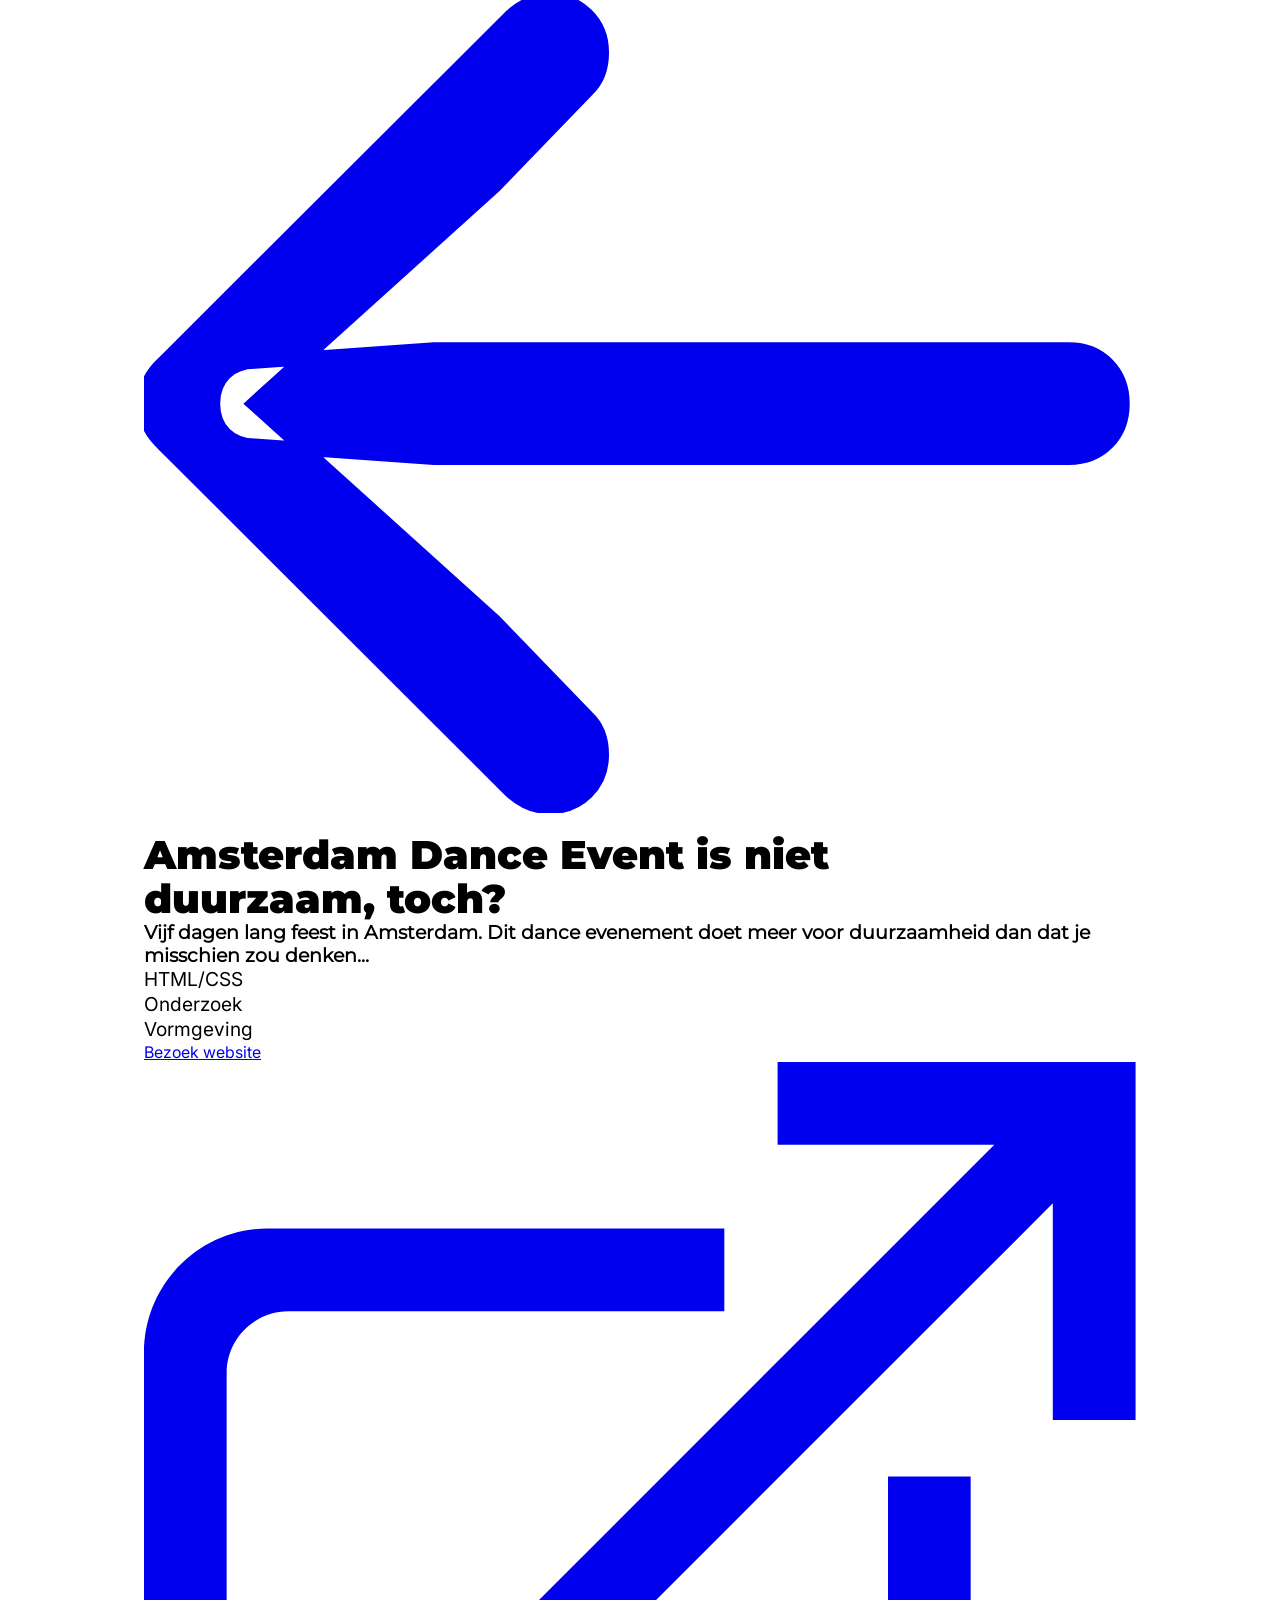
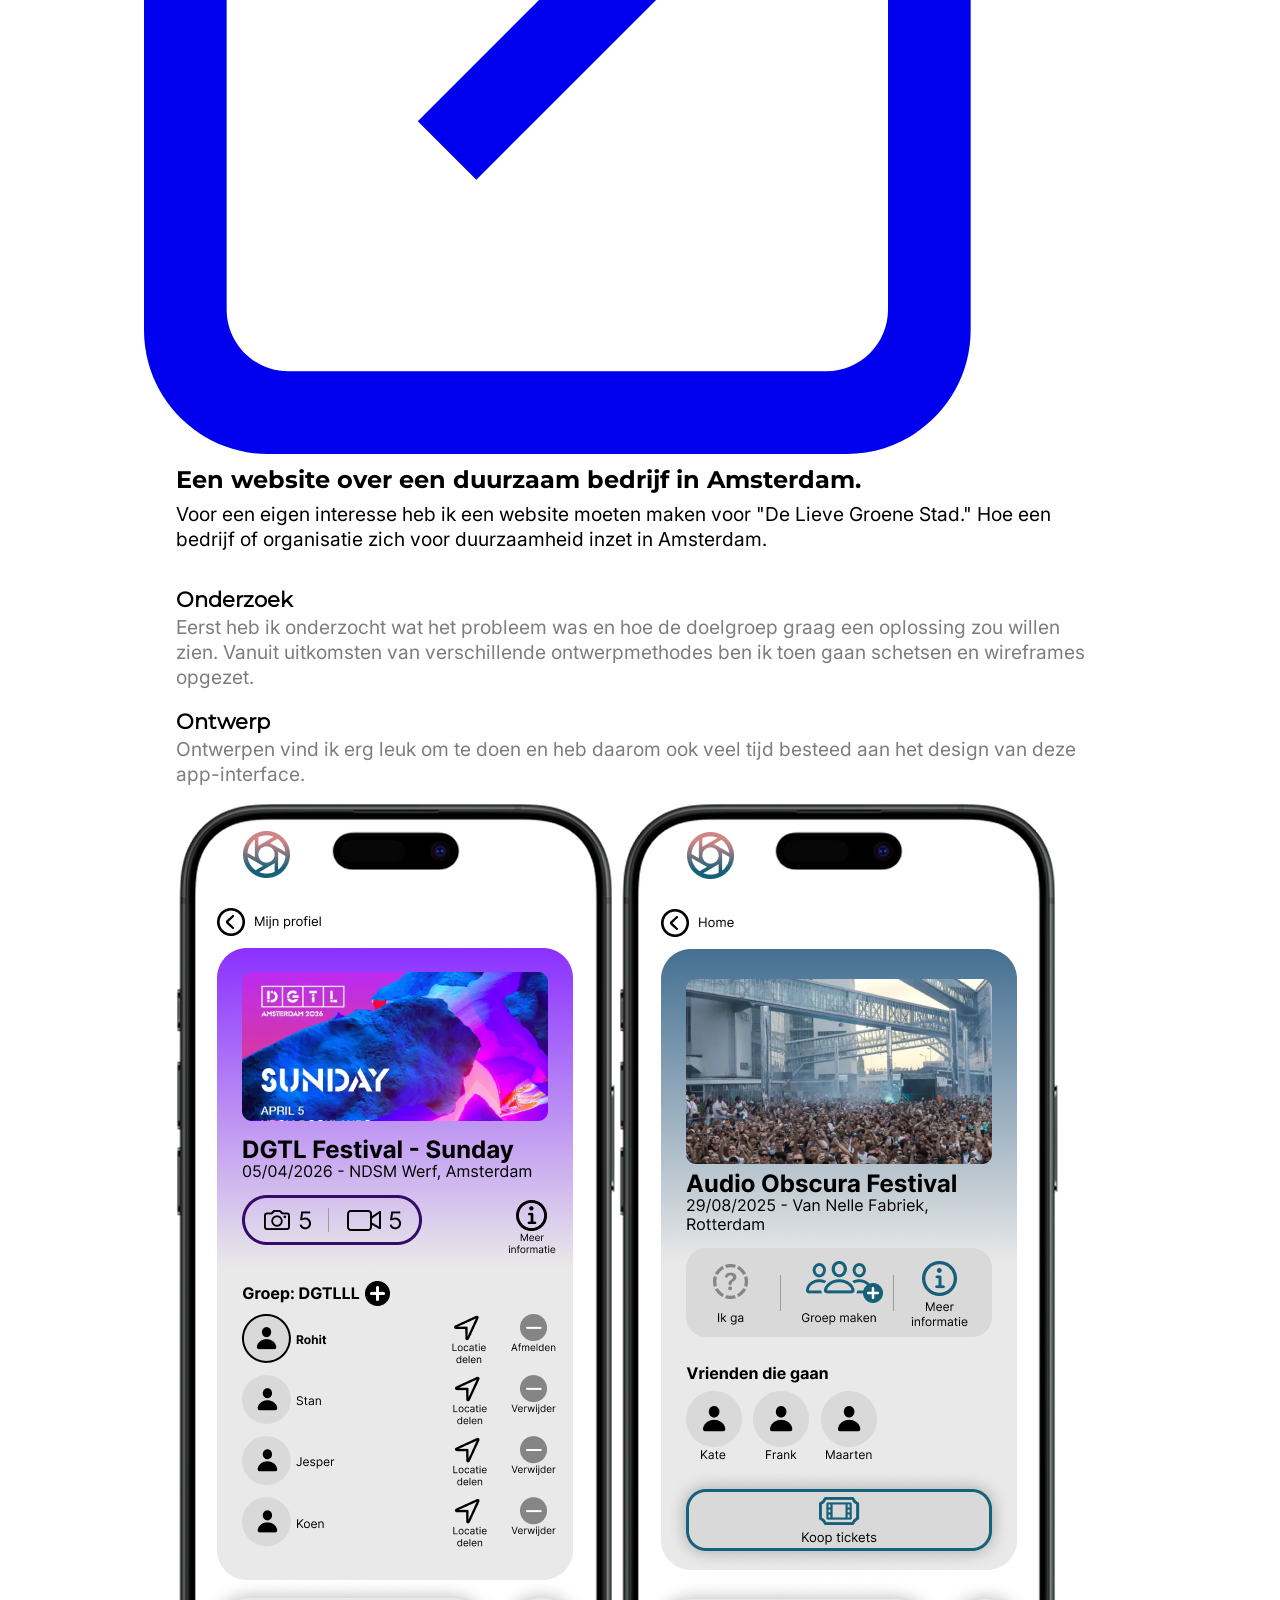
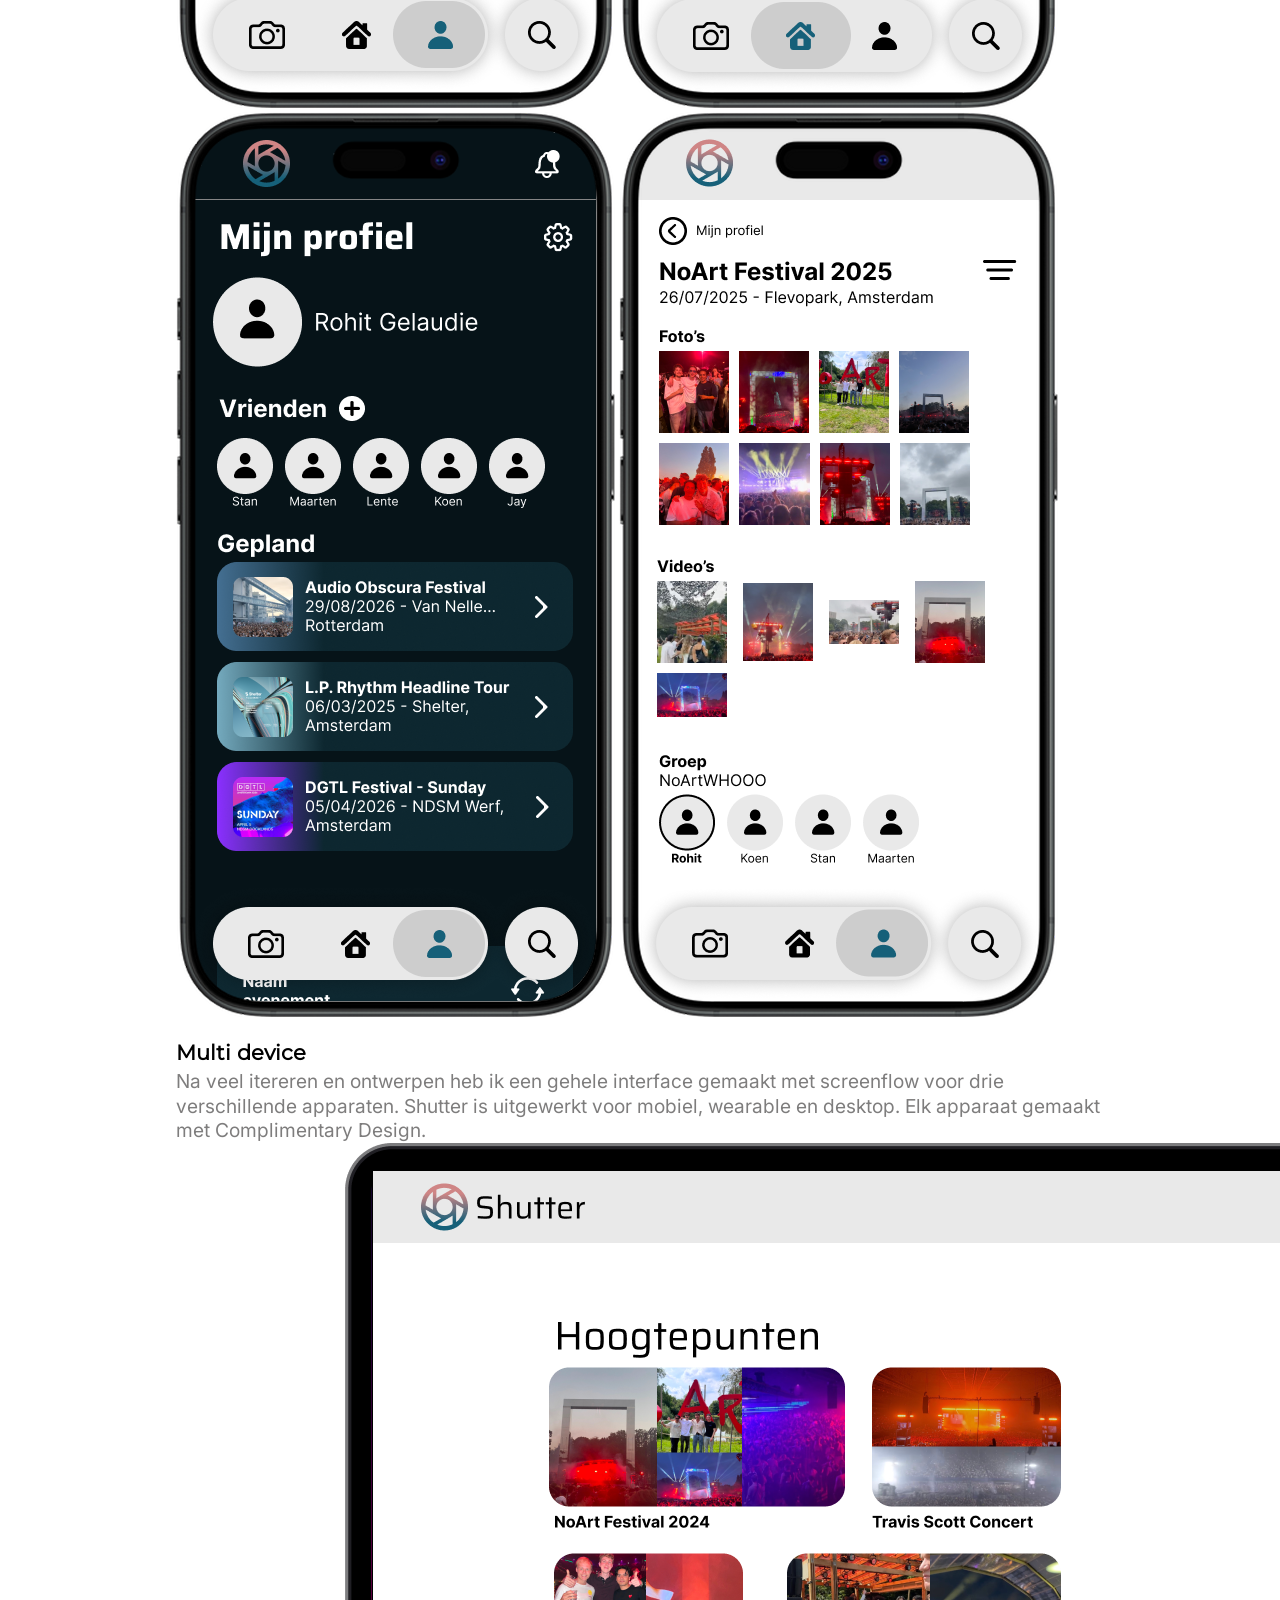
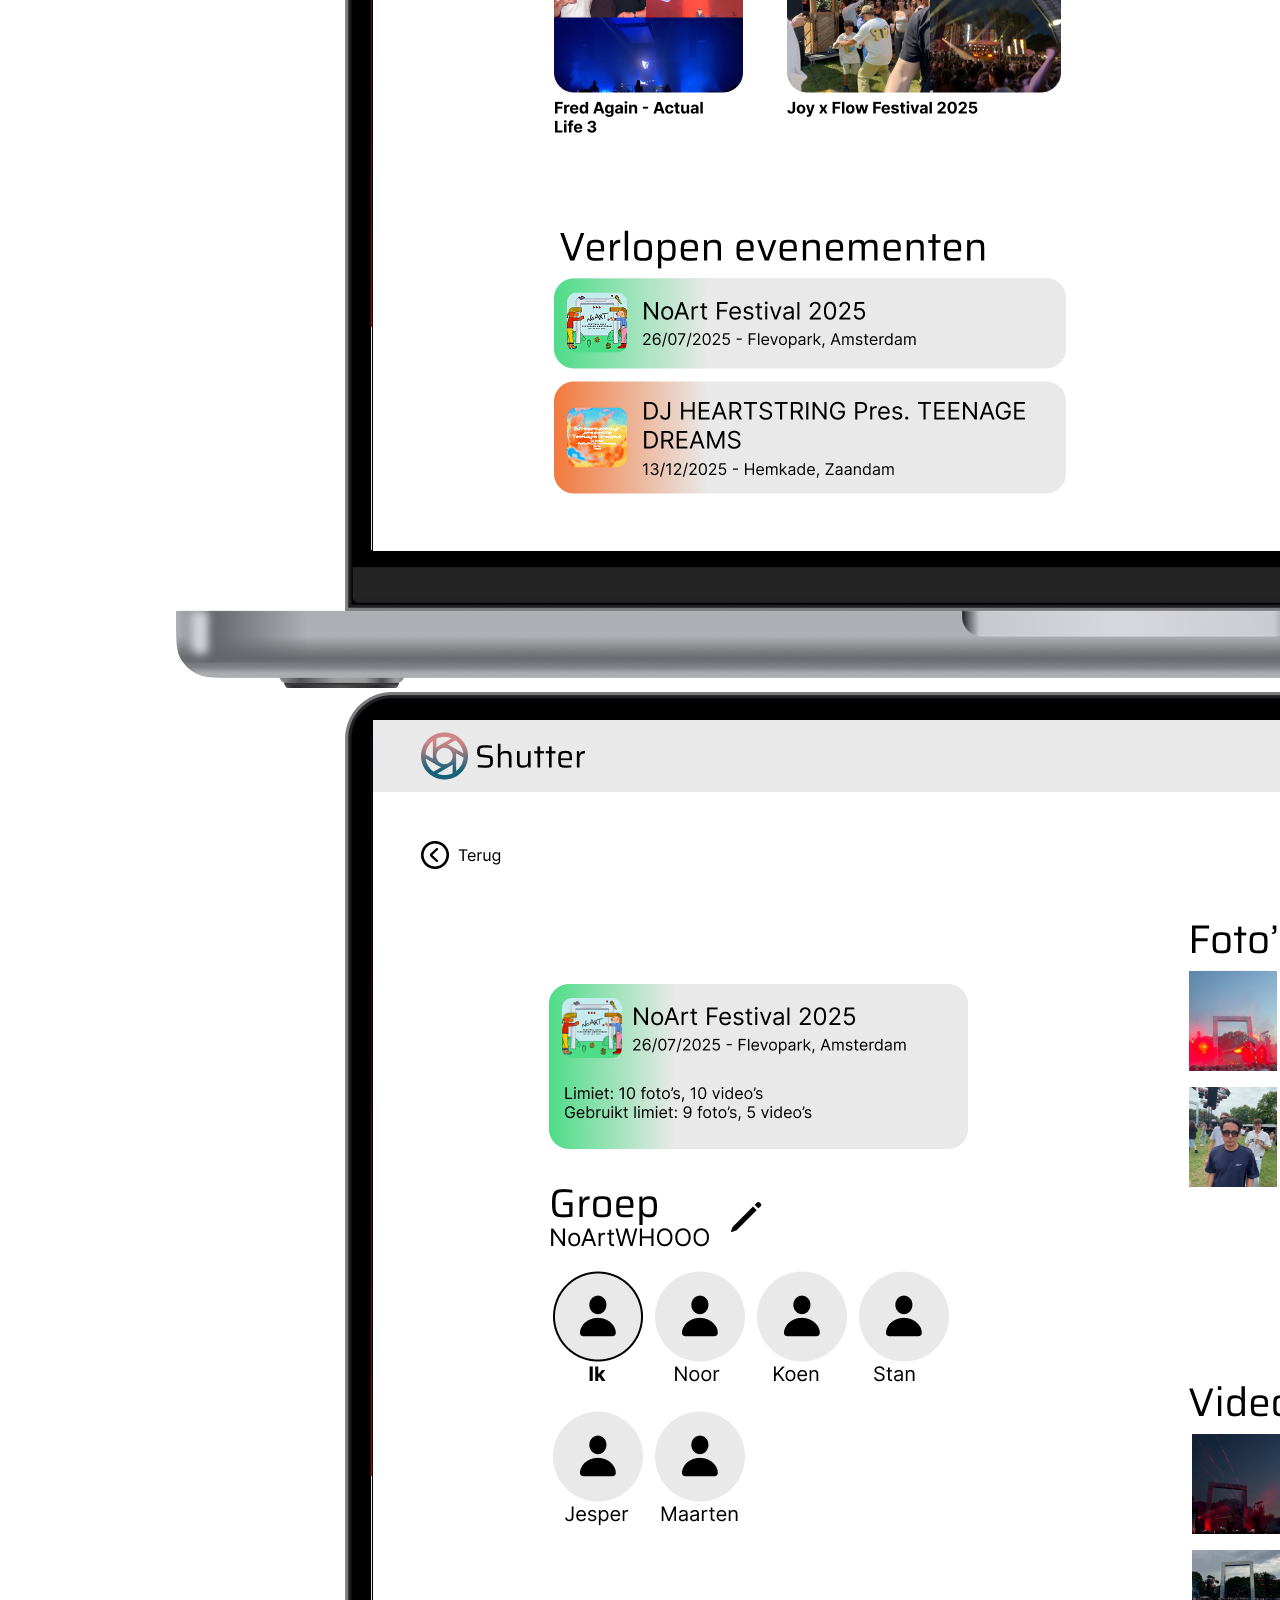
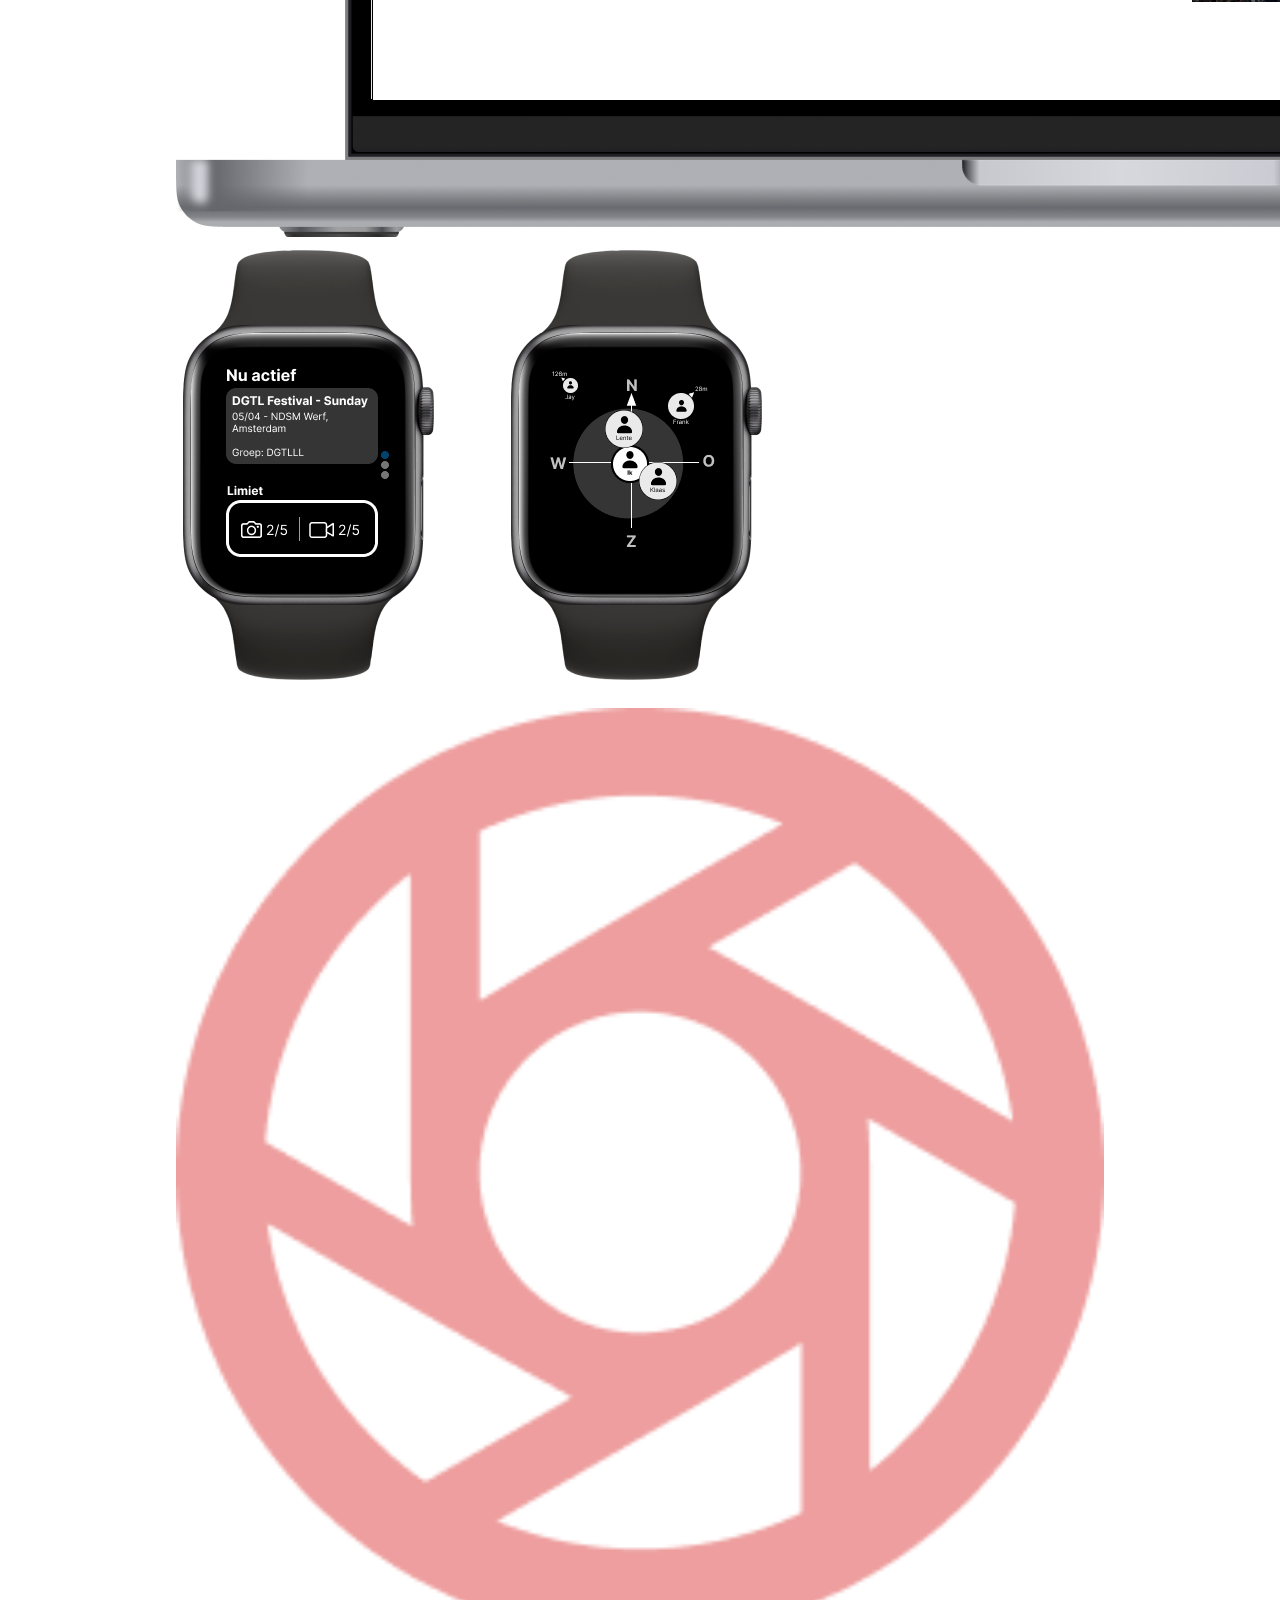
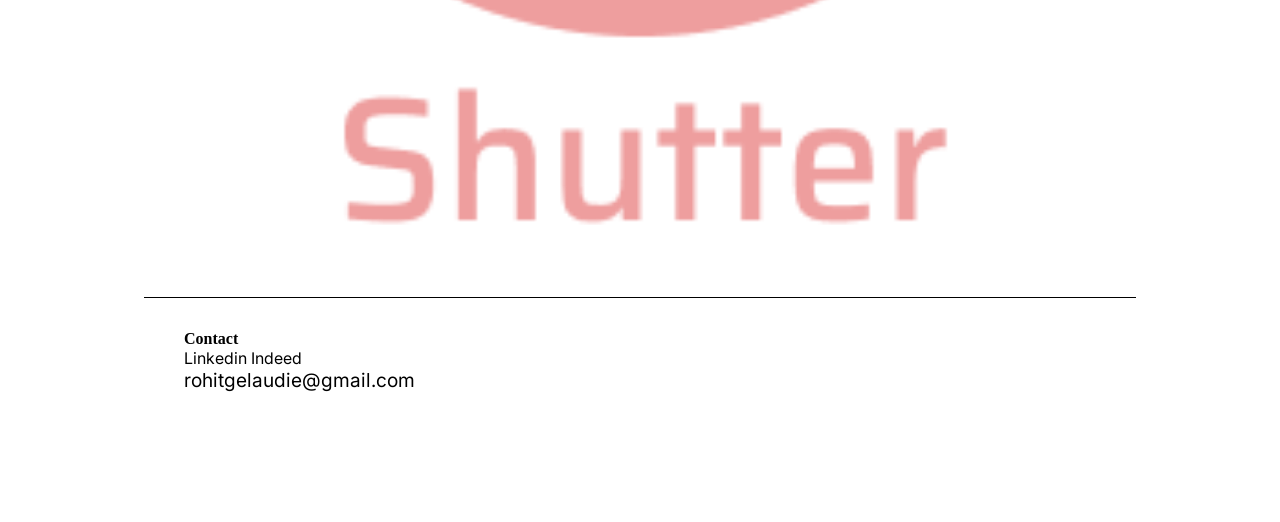
==== ade.html @ dd12e96a "Add files via upload" ====
<!doctype html>
<html lang="en">
  <head>
    <meta charset="UTF-8" />
    <meta name="viewport" content="width=device-width, initial-scale=1.0" />
    <link rel="stylesheet" href="styles/style.css" />
    <link rel="stylesheet" href="styles/detail.css" />
    <link rel="stylesheet" href="styles/detailADE.css" />
    <title>Rohit</title>
  </head>
  <body>
    <header>
      <section class="reveal">
        <div>
          <a href="index.html"
            ><svg
              viewBox="0 0 72 59"
              fill="currentcolor"
              stroke="currentColor"
              xmlns="http://www.w3.org/2000/svg"
            >
              <path
                fill-rule="evenodd"
                clip-rule="evenodd"
                d="M29.4434 58.5938C31.5918 58.5938 33.252 56.9824 33.252 54.7852C33.252 53.7598 32.9102 52.7344 32.1778 52.0508L25.4395 45.0684L7.95898 29.2969L25.4395 13.5254L32.1778 6.543C32.9102 5.8594 33.252 4.834 33.252 3.8086C33.252 1.6113 31.5918 0 29.4434 0C28.418 0 27.4414 0.390595 26.5625 1.2207L1.36718 26.3672C0.48828 27.1973 0 28.2227 0 29.2969C0 30.3711 0.48828 31.3965 1.36718 32.2266L26.5625 57.3731C27.4414 58.2031 28.418 58.5938 29.4434 58.5938ZM21.0449 33.252H67.1387C69.4336 33.252 71.0449 31.5918 71.0449 29.2969C71.0449 27.002 69.4336 25.3418 67.1387 25.3418H21.0449L8.05668 26.2696C6.24998 26.2696 5.02928 27.4903 5.02928 29.2969C5.02928 31.1035 6.24998 32.3242 8.05668 32.3242L21.0449 33.252Z"
                fill="currentcolor"
              />
            </svg>
          </a>
        </div>

        <div>
          <h1>Amsterdam Dance Event is niet duurzaam, <span>toch?</span></h1>
          <h3>
            Vijf dagen lang feest in Amsterdam. Dit dance evenement doet meer voor
            duurzaamheid dan dat je misschien zou denken...
          </h3>
        </div>

        <div>
          <p>HTML/CSS</p>
          <p>Onderzoek</p>
          <p>Vormgeving</p>
          <a href="google.com"
            >Bezoek website<svg
              viewBox="0 0 600 601"
              fill="currentcolor"
              stroke="currentColor"
              stroke-width="0"
              xmlns="http://www.w3.org/2000/svg"
            >
              <path
                fill-rule="evenodd"
                clip-rule="evenodd"
                d="M351 150.725H87.35C66.725 150.725 49.9875 167.462 49.9875 188.087V512.637C49.9875 533.262 66.725 550 87.35 550H412.65C433.275 550 450.012 533.262 450.012 512.637V250.725H500V525.075C500 566.425 466.425 600 425.062 600.012H74.9375C33.575 600.012 0 566.425 0 525.075V175.65C0 134.287 33.575 100.712 74.9375 100.712H351V150.725Z"
                fill="currentcolor"
              />
              <path
                fill-rule="evenodd"
                clip-rule="evenodd"
                d="M599.737 216.5H549.675V85.4875L201 434.15L165.6 398.75L514.287 50.0625H383.237V0H599.712L599.737 0.0125051V216.5Z"
                fill="currentcolor"
              />
            </svg>
          </a>
        </div>
      </section>
    </header>

    <main>
      <article class="reveal">
        <h2>
          Een website over een duurzaam bedrijf in Amsterdam.
        </h2>
        <p>
          Voor een eigen interesse heb ik een website moeten maken voor "De
          Lieve Groene Stad." Hoe een bedrijf of organisatie zich voor
          duurzaamheid inzet in Amsterdam.
        </p>
      </article>

      <article>
        <div class="reveal">
          <h3>Onderzoek</h3>
          <p>
            Eerst heb ik onderzocht wat het probleem was en hoe de doelgroep
            graag een oplossing zou willen zien. Vanuit uitkomsten van
            verschillende ontwerpmethodes ben ik toen gaan schetsen en
            wireframes opgezet.
          </p>
        </div>

        <div class="reveal">
          <h3>Ontwerp</h3>
          <p>
            Ontwerpen vind ik erg leuk om te doen en heb daarom ook veel tijd
            besteed aan het design van deze app-interface.
          </p>
        </div>

        <div>
          <img class="reveal" src="images/rrdm1.png" alt="" />
          <img class="reveal" src="images/rrmd2.png" alt="" />
          <img class="reveal" src="images/rrmd3.png" alt="" />
          <img class="reveal" src="images/rrmd4.png" alt="" />
        </div>

        <div class="reveal">
          <h3>Multi device</h3>
          <p>
            Na veel itereren en ontwerpen heb ik een gehele interface gemaakt
            met screenflow voor drie verschillende apparaten. Shutter is
            uitgewerkt voor mobiel, wearable en desktop. Elk apparaat gemaakt
            met Complimentary Design.
          </p>

          <div>
            <img src="images/rrmdMulti1.png" alt="" />
            <img src="images/rrmdMulti2.png" alt="" />
            <img src="images/horloge.png" alt="" />
          </div>
        </div>
        <img src="images/shutterRoze.png" alt="" />
      </article>
    </main>

    <footer>
      <ul>
        <h4>Contact</h4>
        <li>
          <a href="">Linkedin</a>
          <a href="">Indeed</a>
        </li>
        <p>rohitgelaudie@gmail.com</p>
      </ul>
    </footer>
    <script src="js/script.js"></script>
  </body>
</html>
---- styles/style.css ----
@font-face {
  font-family: "monsBold";
  src: url(../fonts/Montserrat-Black.ttf);
}

@font-face {
  font-family: "monsSBold";
  src: url(../fonts/Montserrat-Bold.ttf);
}

@font-face {
  font-family: "monsRegular";
  src: url(../fonts/Montserrat-Regular.ttf);
}

@font-face {
  font-family: "interRegular";
  src: url(../fonts/Inter_18pt-Regular.ttf);
}

* {
  margin: 0;
}

/* kleuren */
:root {
  color-scheme: light dark;

  --pKleurZwart: light-dark(black, rgb(224, 224, 224));
  --pKleurWit: light-dark(white, black);
  --pKleurSubtext: light-dark(#7e7d7d, rgb(172, 172, 173));
  --pKleurGrijs: light-dark();

  /* Achtergronden */
  --achtergrondkleur: light-dark(white, rgb(23, 24, 24));

  --achtergrondkleurTS: light-dark(#00b6f0, #4dc1e8);
  --achtergrondKleurSH: light-dark(#ee9e9e7f, #ee9e9e);
  --achtergrondKleurIP: light-dark(#67e9a482, #67e9a3);

  /* Borders */
  --borderRadiusMobiel: 0.8rem;
  --borderRadiusDesktop: 3rem;

  /* Logo's en svg's */
  --linkedIn: black;
  --tekstKleurOmgedraaid: light-dark(white, black);

  /* Buttons en links */
  --buttonMijnProjecten: #c91e1e;
  --borderRadiusButton: 0.2rem;
}

body {
  background-color: var(--achtergrondkleur);
}

main {
  padding: 0 2rem;
}

h1 {
  font-family: "monsBold";
  font-size: 2.5em;
  line-height: 1.1;
  
  padding-top: 1rem;
  color: var(--pKleurZwart);
}

h2 {
  padding: .5rem 0;
  font-size: 1.5em;
   font-family: "monsSBold";
   font-weight: 900;
  color: var(--pKleurZwart);
}

h3 {
  color: var(--pKleurZwart);
  font-family: "monsRegular";
}

p {
   font-family: "interRegular";
    font-size: 1em;
  color: var(--pKleurZwart);
  line-height: 1.3;
}

a{
  font-family: "interRegular";
}

@media (width > 35em) {
  html {
    padding: 0 2rem;
  }
  h1 {
    width: 85%;
  }
}

@media (width > 52em) {
  html {
    padding: 0 1rem;
  }
}

@media (width > 60em) {
  html {
    padding: 0 8rem;
  }
  p {
    font-size: 1.2em;
  }
}

@media (width > 70em) {
  html {
    padding: 0 9rem;
  }
}

header {
  color: var(--tekstKleurHeader);
  /* margin: 2rem; */

  .hoofdtekst {
    margin: 2rem;
    padding-top: 4rem;
  }
  /* nav {
    display: flex;
    justify-content: space-between;
    padding: 2rem;
    border-bottom: 0.1rem solid;

    svg {
      color: var(--pKleurZwart);
      height: 2em;
    }
  } */
}

/* header nav ul {
  display: flex;
  justify-content: space-between;
  align-items: center;
  gap: 2rem;

  li {
    list-style-type: none;

    a {
      color: var(--pKleurZwart);

      :hover {
        text-decoration: underline;
      }
    }
  }
} */

footer {
  padding: 2rem 0;
  height: 10rem;
  display: flex;
  flex-direction: column;
  border-top: 0.1rem solid;
  color: black;

  li {
    list-style-type: none;
  }

  a {
    color: black;
    text-decoration: none;
  }
}

.reveal {
  opacity: 0;
  transform: translateY(20px);
  filter: blur(1rem);
  transition: all 0.8s ease;
}

.reveal.show {
  opacity: 1;
  transform: translateY(0);
  filter: blur(0);
}
---- styles/detail.css ----
header main {
  background: var(--achtergrondkleurTSP);
  padding: 1rem 2rem 2rem 2rem;
}



main > article:nth-of-type(1) {
  display: flex;
  flex-direction: column;
  padding-bottom: 2rem;

  h2 {
    line-height: 1.1;
    padding-bottom: 0.5rem;
  }

  p {
    color: var(--pKleurZwart);
  }

  img {
    height: auto;
    width: 100%;
    border-radius: var(--borderRadiusMobiel);
    margin-top: 1rem;
  }
}

main article:nth-of-type(2) {
  display: flex;
  flex-direction: column;
  gap: 1rem;

  h3 {
    font-size: 1.3em;
    padding: .2rem 0;
  }
  p{
    color: var(--pKleurSubtext);
  }
}
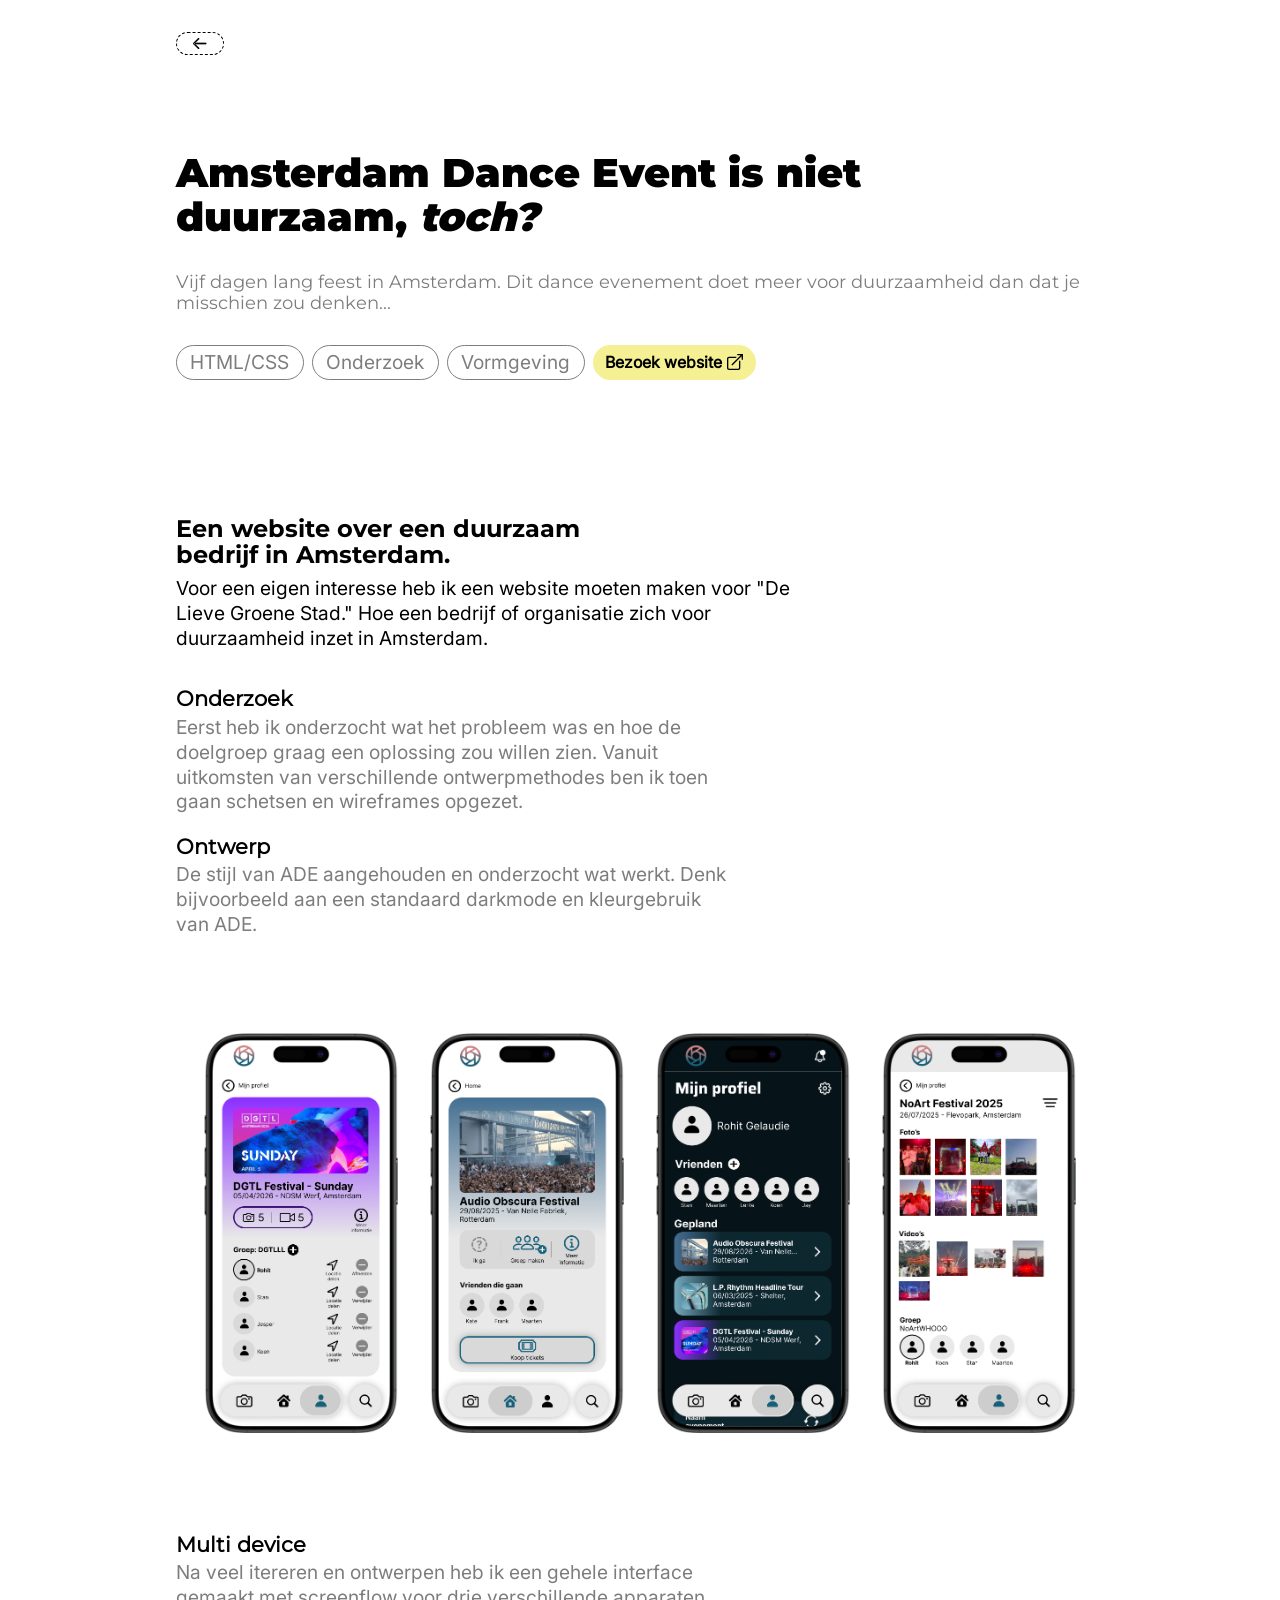
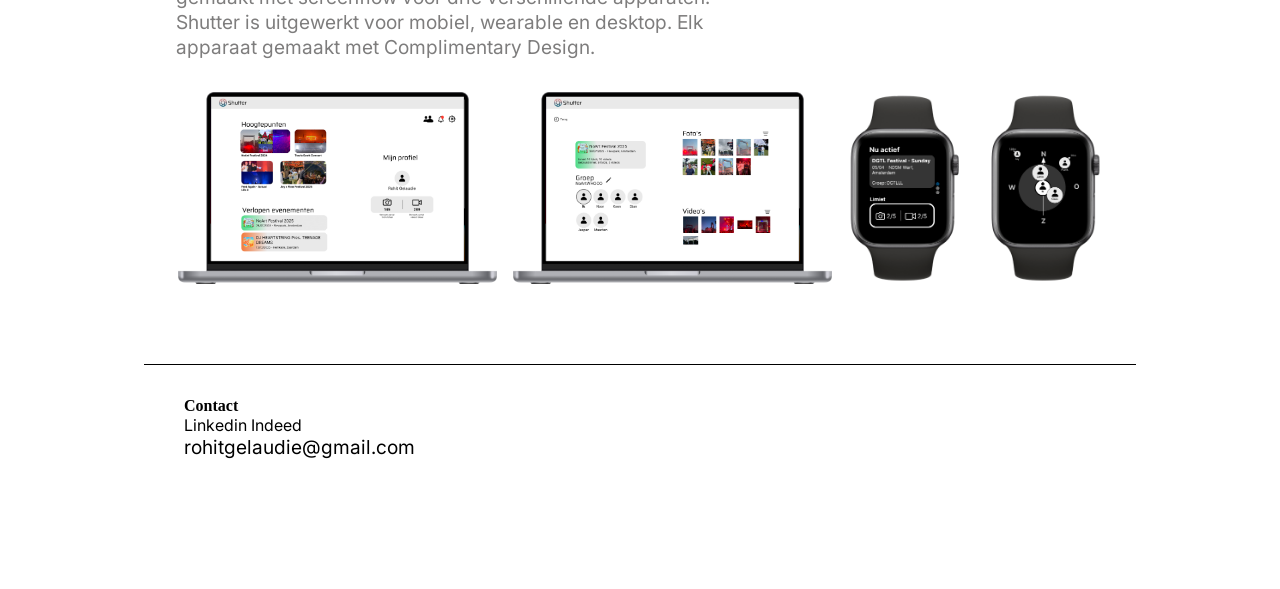
==== commit 15cd445a: "Add files via upload" ====
--- a/ade.html
+++ b/ade.html
@@ -41,7 +41,7 @@
           <p>HTML/CSS</p>
           <p>Onderzoek</p>
           <p>Vormgeving</p>
-          <a href="google.com"
+          <a href="https://rohitsg03.github.io/FED/"
             >Bezoek website<svg
               viewBox="0 0 600 601"
               fill="currentcolor"
@@ -93,8 +93,7 @@
         <div class="reveal">
           <h3>Ontwerp</h3>
           <p>
-            Ontwerpen vind ik erg leuk om te doen en heb daarom ook veel tijd
-            besteed aan het design van deze app-interface.
+            De stijl van ADE aangehouden en onderzocht wat werkt. Denk bijvoorbeeld aan een standaard darkmode en kleurgebruik van ADE.
           </p>
         </div>
 
@@ -120,7 +119,6 @@
             <img src="images/horloge.png" alt="" />
           </div>
         </div>
-        <img src="images/shutterRoze.png" alt="" />
       </article>
     </main>
 
--- a/styles/style.css
+++ b/styles/style.css
@@ -35,8 +35,9 @@
   --achtergrondkleur: light-dark(white, rgb(23, 24, 24));
 
   --achtergrondkleurTS: light-dark(#00b6f0, #4dc1e8);
-  --achtergrondKleurSH: light-dark(#ee9e9e7f, #ee9e9e);
-  --achtergrondKleurIP: light-dark(#67e9a482, #67e9a3);
+  --achtergrondkleurSH: light-dark(#ee9e9e7f, #ee9e9e);
+  --achtergrondkleurIP: light-dark(#67e9a482, #67e9a3);
+  --achtergrondkleurADE: light-dark(#f5f093 ,#fffccb);
 
   /* Borders */
   --borderRadiusMobiel: 0.8rem;
--- a/styles/detailADE.css
+++ b/styles/detailADE.css
@@ -0,0 +1,265 @@
+span{
+    font-style: italic;
+}
+
+header section:nth-of-type(1) {
+  display: flex;
+  flex-direction: column;
+  flex-wrap: nowrap;
+  margin: 2rem;
+
+  div:nth-of-type(1) a {
+    display: inline-flex;
+    align-items: center;
+    justify-content: center;
+
+    padding: 0.3rem 1rem;
+    border-radius: 300rem;
+    background-color: transparent;
+    border: 0.1rem dashed;
+    align-items: center;
+    text-decoration: none;
+    color: var(--pKleurZwart);
+    transition: all 0.2s linear;
+
+    svg {
+      height: 0.7rem;
+      width: auto;
+      color: var(--pKleurZwart);
+    }
+
+    &:hover {
+      transform: scale(1.1);
+
+      background-color: #c91e1e;
+      border-radius: 300rem;
+      border-style: none;
+
+      svg {
+        color: white;
+        transform: scale(1);
+      }
+    }
+  }
+
+  div:nth-of-type(2) {
+    h1 {
+      padding-top: 6rem;
+    }
+    img {
+      width: 100%;
+    }
+  }
+
+  h3 {
+    padding-top: 2rem;
+    font-weight: 400;
+    color: var(--pKleurSubtext);
+    line-height: 1.2em;
+    font-weight: 500;
+    font-size: 1.1em;
+  }
+
+  div:nth-of-type(3) {
+    padding-top: 2rem;
+    padding-bottom: 6rem;
+    display: flex;
+    flex-wrap: wrap;
+    flex-direction: row;
+    gap: 0.5rem;
+
+    p {
+      border: 0.1rem solid var(--pKleurSubtext);
+      border-radius: 3rem;
+      padding: 0.2em 0.7em;
+      align-self: center;
+      color: var(--pKleurSubtext);
+    }
+
+    a {
+      display: flex;
+      align-items: center;
+      text-decoration: none;
+      gap: 0.3rem;
+      color: black;
+      font-weight: 600;
+      background-color: var(--achtergrondkleurADE);
+      padding: 0.3rem 0.8rem;
+      border-radius: 3rem;
+
+      svg {
+        height: 1rem;
+        color: black;
+      }
+    }
+  }
+
+  div:nth-of-type(4) img {
+    height: auto;
+    width: 100%;
+    border-radius: var(--borderRadiusMobiel);
+    margin-top: 2rem;
+  }
+}
+
+main article:nth-of-type(2) {
+  div:nth-of-type(3) {
+    display: grid;
+    grid-template-columns: max-content max-content;
+    align-items: center;
+    justify-content: center;
+    gap: 1rem;
+    margin: 5rem 0;
+    width: 100%;
+
+    img {
+      display: flex;
+      align-items: center;
+      justify-content: center;
+      height: 18rem;
+    }
+  }
+
+  > img {
+    display: flex;
+    align-self: center;
+    padding-bottom: 2rem;
+    height: 7rem;
+    width: 5.5rem;
+  }
+}
+
+@media (width > 32em) {
+  main article:nth-of-type(2) div:nth-of-type(3) {
+    display: flex;
+    flex-direction: row;
+    gap: 3rem;
+
+    img {
+      height: 15rem;
+    }
+  }
+}
+
+@media (width > 52em) {
+  article:nth-of-type(1) {
+    h2 {
+      width: 50%;
+    }
+    p {
+      width: 70%;
+    }
+  }
+  article:nth-of-type(2) {
+    p {
+      width: 60%;
+    }
+  }
+  main article:nth-of-type(2) div:nth-of-type(3) {
+    display: flex;
+    flex-direction: row;
+    gap: 2rem;
+
+    img {
+      height: 20rem;
+    }
+  }
+}
+
+@media (width > 62em) {
+  main article:nth-of-type(2) div:nth-of-type(3) {
+    display: flex;
+    flex-direction: row;
+    gap: 2rem;
+
+    img {
+      height: 25rem;
+    }
+  }
+}
+
+main article:nth-of-type(2) div:nth-of-type(4) {
+  display: flex;
+  flex-direction: column;
+
+  div div:nth-of-type(1) {
+    display: grid;
+    grid-template-columns: max-content;
+    align-items: center;
+    justify-content: center;
+    gap: 2rem;
+    padding-top: 4rem;
+
+    img {
+      display: flex;
+      align-items: center;
+      justify-content: center;
+      height: 10.5rem;
+    }
+  }
+}
+
+main article:nth-of-type(2) div:nth-of-type(4) div{
+  display: flex;
+  flex-direction: column;
+  align-items: center;
+  justify-content: center;
+  padding-top: 2rem;
+  margin-bottom: 5rem;
+  gap: 2rem;
+
+  img {
+    display: flex;
+    align-items: center;
+    justify-content: center;
+    height: 11.5rem;
+  }
+}
+
+@media (width > 32em) {
+  main article:nth-of-type(2) {
+    div:nth-of-type(4) > div {
+      display: flex;
+      flex-direction: row;
+      align-items: center;
+      justify-content: center;
+      gap: 1rem;
+
+      img{
+        height: 8rem;
+      }
+    }
+  }
+}
+
+@media (width > 52em) {
+  main article:nth-of-type(2) {
+    div:nth-of-type(4) > div {
+      display: flex;
+      flex-direction: row;
+      align-items: center;
+      justify-content: center;
+      gap: 1rem;
+
+      img{
+        height: 9.5rem;
+      }
+    }
+  }
+}
+
+@media (width > 52em) {
+  main article:nth-of-type(2) {
+    div:nth-of-type(4) > div {
+      display: flex;
+      flex-direction: row;
+      align-items: center;
+      justify-content: center;
+      gap: 1rem;
+
+      img{
+        height: 12rem;
+      }
+    }
+  }
+}
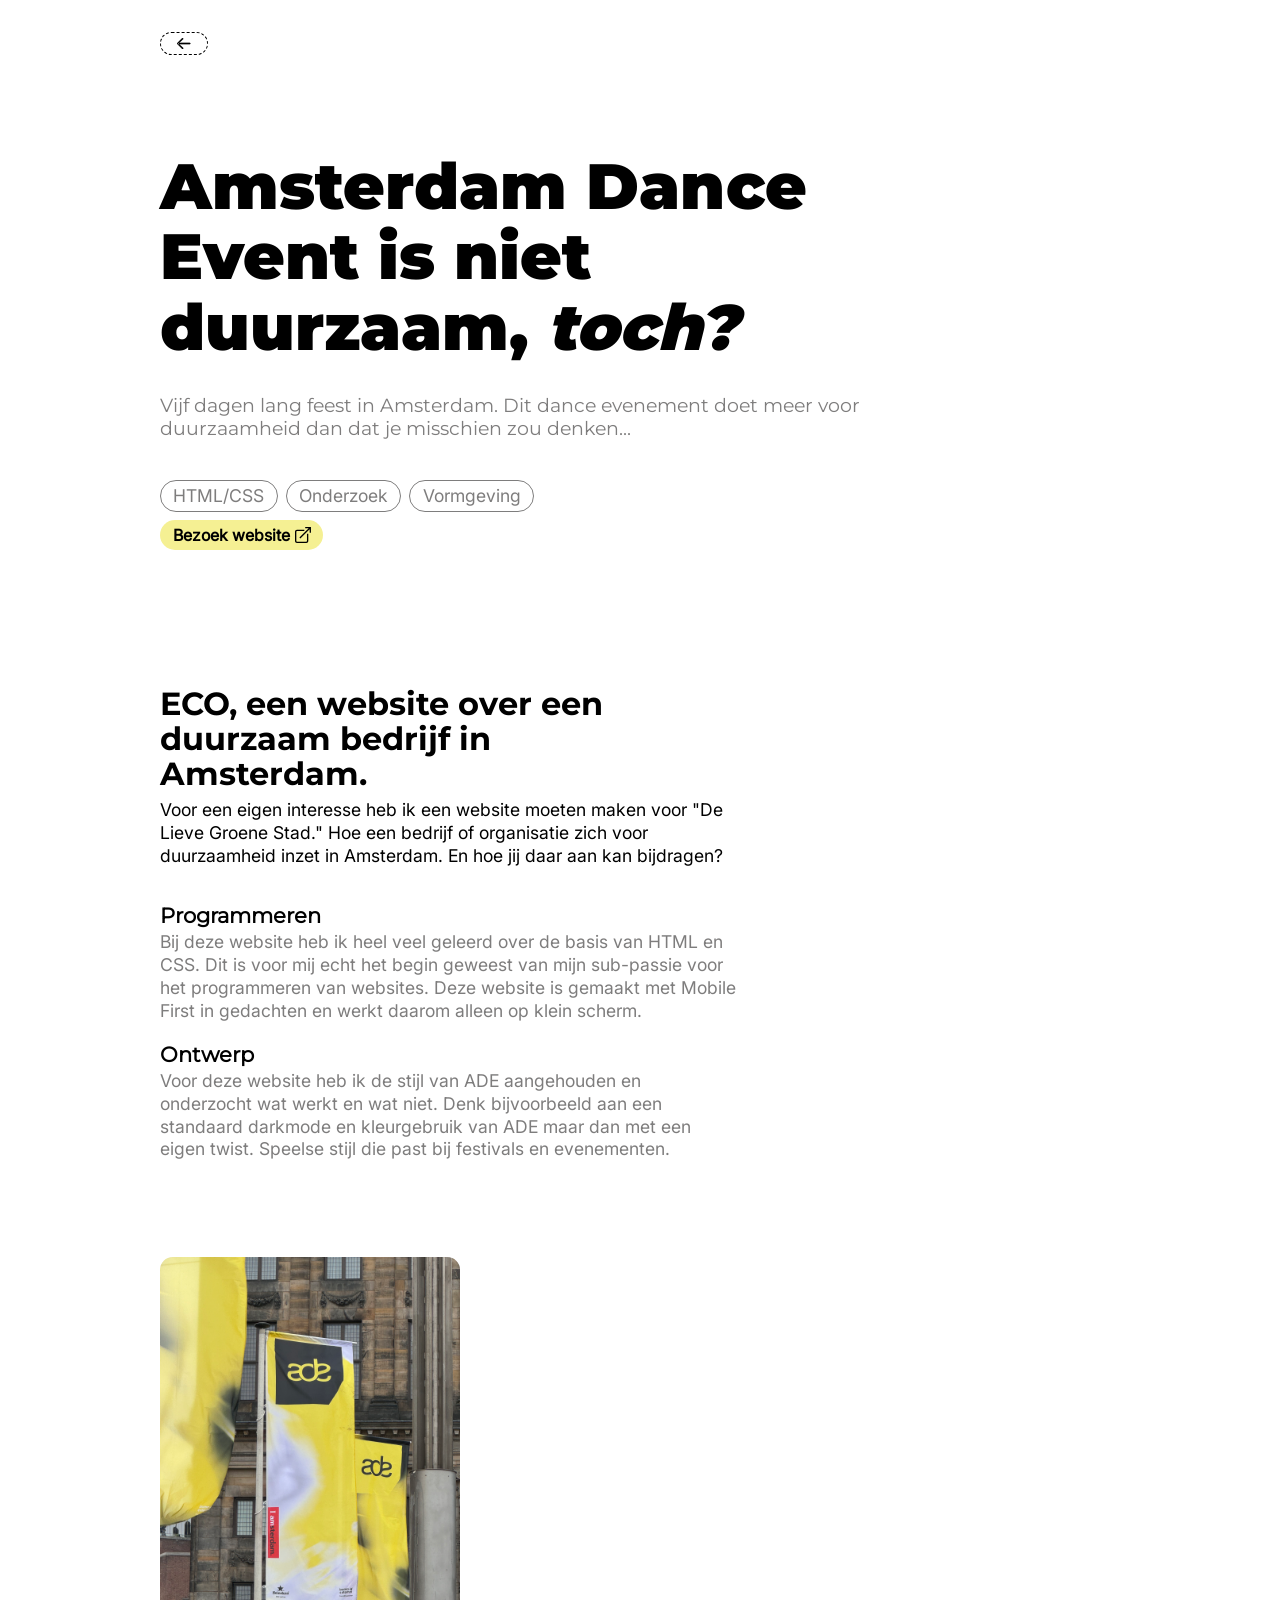
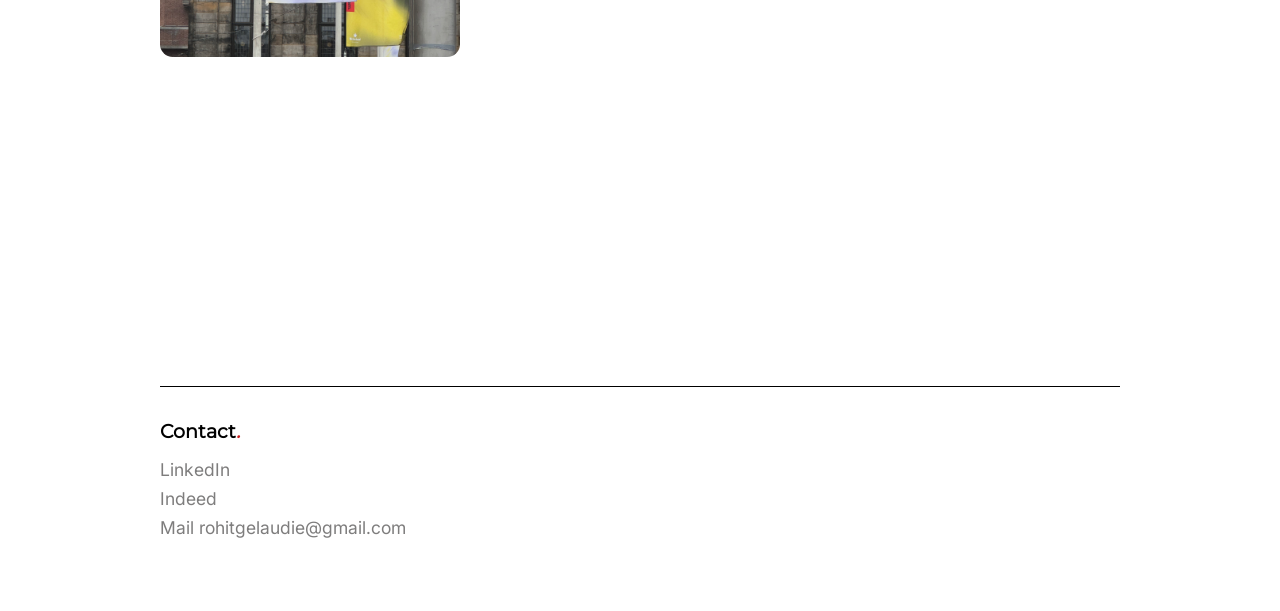
==== commit c56063e8: "Add files via upload" ====
--- a/ade.html
+++ b/ade.html
@@ -1,12 +1,12 @@
 <!doctype html>
-<html lang="en">
+<html lang="nl">
   <head>
     <meta charset="UTF-8" />
     <meta name="viewport" content="width=device-width, initial-scale=1.0" />
     <link rel="stylesheet" href="styles/style.css" />
     <link rel="stylesheet" href="styles/detail.css" />
     <link rel="stylesheet" href="styles/detailADE.css" />
-    <title>Rohit</title>
+    <title>Project ECO ADE</title>
   </head>
   <body>
     <header>
@@ -31,17 +31,17 @@
 
         <div>
           <h1>Amsterdam Dance Event is niet duurzaam, <span>toch?</span></h1>
-          <h3>
-            Vijf dagen lang feest in Amsterdam. Dit dance evenement doet meer voor
-            duurzaamheid dan dat je misschien zou denken...
-          </h3>
+          <h2>
+            Vijf dagen lang feest in Amsterdam. Dit dance evenement doet meer
+            voor duurzaamheid dan dat je misschien zou denken...
+          </h2>
         </div>
 
         <div>
           <p>HTML/CSS</p>
           <p>Onderzoek</p>
           <p>Vormgeving</p>
-          <a href="https://rohitsg03.github.io/FED/"
+          <a href="https://rohitsg03.github.io/project_individueel/"
             >Bezoek website<svg
               viewBox="0 0 600 601"
               fill="currentcolor"
@@ -69,67 +69,67 @@
 
     <main>
       <article class="reveal">
-        <h2>
-          Een website over een duurzaam bedrijf in Amsterdam.
-        </h2>
+        <h2>ECO, een website over een duurzaam bedrijf in Amsterdam.</h2>
         <p>
           Voor een eigen interesse heb ik een website moeten maken voor "De
           Lieve Groene Stad." Hoe een bedrijf of organisatie zich voor
-          duurzaamheid inzet in Amsterdam.
+          duurzaamheid inzet in Amsterdam. En hoe jij daar aan kan bijdragen?
         </p>
       </article>
 
       <article>
         <div class="reveal">
-          <h3>Onderzoek</h3>
+          <h3>Programmeren</h3>
           <p>
-            Eerst heb ik onderzocht wat het probleem was en hoe de doelgroep
-            graag een oplossing zou willen zien. Vanuit uitkomsten van
-            verschillende ontwerpmethodes ben ik toen gaan schetsen en
-            wireframes opgezet.
+            Bij deze website heb ik heel veel geleerd over de basis van HTML en
+            CSS. Dit is voor mij echt het begin geweest van mijn sub-passie voor
+            het programmeren van websites. Deze website is gemaakt met Mobile
+            First in gedachten en werkt daarom alleen op klein scherm.
           </p>
         </div>
 
         <div class="reveal">
           <h3>Ontwerp</h3>
           <p>
-            De stijl van ADE aangehouden en onderzocht wat werkt. Denk bijvoorbeeld aan een standaard darkmode en kleurgebruik van ADE.
+            Voor deze website heb ik de stijl van ADE aangehouden en onderzocht
+            wat werkt en wat niet. Denk bijvoorbeeld aan een standaard darkmode
+            en kleurgebruik van ADE maar dan met een eigen twist. Speelse stijl
+            die past bij festivals en evenementen.
           </p>
         </div>
 
         <div>
-          <img class="reveal" src="images/rrdm1.png" alt="" />
-          <img class="reveal" src="images/rrmd2.png" alt="" />
-          <img class="reveal" src="images/rrmd3.png" alt="" />
-          <img class="reveal" src="images/rrmd4.png" alt="" />
+          <img class="reveal" src="images/adeFoto2.png" alt="" />
+          <img class="reveal" src="images/adeFoto.png" alt="" />
         </div>
 
         <div class="reveal">
-          <h3>Multi device</h3>
+          <h3>ADE en duurzaamheid</h3>
           <p>
-            Na veel itereren en ontwerpen heb ik een gehele interface gemaakt
-            met screenflow voor drie verschillende apparaten. Shutter is
-            uitgewerkt voor mobiel, wearable en desktop. Elk apparaat gemaakt
-            met Complimentary Design.
+            Amsterdam Dance Event doet toch echt wel veel om de stad zo groen
+            mogelijk te houden tijdens het meerdaagse evenement. Ze werken samen
+            met evenementenorganisaties om bijvoorbeeld kraanwater voor iedereen
+            beschikbaar te maken zodat er minder flesjes worden weggegooid en
+            gebruiken ze al sinds 2023 100% hernieuwbare stroom voor alle
+            evenementen.
           </p>
 
-          <div>
+          <!-- <div>
             <img src="images/rrmdMulti1.png" alt="" />
             <img src="images/rrmdMulti2.png" alt="" />
             <img src="images/horloge.png" alt="" />
-          </div>
+          </div> -->
         </div>
       </article>
     </main>
-
     <footer>
+      <h3>Contact<span>.</span></h3>
       <ul>
-        <h4>Contact</h4>
         <li>
-          <a href="">Linkedin</a>
+          <a href="">LinkedIn</a>
           <a href="">Indeed</a>
+          <p>Mail rohitgelaudie@gmail.com</p>
         </li>
-        <p>rohitgelaudie@gmail.com</p>
       </ul>
     </footer>
     <script src="js/script.js"></script>
--- a/styles/style.css
+++ b/styles/style.css
@@ -37,7 +37,7 @@
   --achtergrondkleurTS: light-dark(#00b6f0, #4dc1e8);
   --achtergrondkleurSH: light-dark(#ee9e9e7f, #ee9e9e);
   --achtergrondkleurIP: light-dark(#67e9a482, #67e9a3);
-  --achtergrondkleurADE: light-dark(#f5f093 ,#fffccb);
+  --achtergrondkleurADE: light-dark(#f5f093, #fffccb);
 
   /* Borders */
   --borderRadiusMobiel: 0.8rem;
@@ -52,44 +52,51 @@
   --borderRadiusButton: 0.2rem;
 }
 
+html {
+  padding: 0 2rem;
+}
+
 body {
   background-color: var(--achtergrondkleur);
 }
 
-main {
-  padding: 0 2rem;
-}
-
 h1 {
   font-family: "monsBold";
-  font-size: 2.5em;
+  font-size: 2.3em;
   line-height: 1.1;
-  
+
   padding-top: 1rem;
   color: var(--pKleurZwart);
 }
 
 h2 {
-  padding: .5rem 0;
+  padding: 0.5rem 0;
   font-size: 1.5em;
-   font-family: "monsSBold";
-   font-weight: 900;
+  font-family: "monsSBold";
+  font-weight: 900;
   color: var(--pKleurZwart);
 }
 
 h3 {
   color: var(--pKleurZwart);
   font-family: "monsRegular";
+  font-size: 1.1em;
+}
+
+h4 {
+  color: var(--pKleurZwart);
+  font-family: "monsRegular";
+  font-size: 1em;
 }
 
 p {
-   font-family: "interRegular";
-    font-size: 1em;
+  font-family: "interRegular";
+  font-size: 1em;
   color: var(--pKleurZwart);
   line-height: 1.3;
 }
 
-a{
+a {
   font-family: "interRegular";
 }
 
@@ -104,14 +111,26 @@
 
 @media (width > 52em) {
   html {
-    padding: 0 1rem;
+    padding: 0 4rem;
+  }
+  p {
+    font-size: 1.1em;
   }
 }
 
 @media (width > 60em) {
   html {
-    padding: 0 8rem;
-  }
+    padding: 0 6rem;
+  }
+
+  h1 {
+    font-size: 4rem;
+  }
+
+  h3 {
+    font-size: 1.2em;
+  }
+
   p {
     font-size: 1.2em;
   }
@@ -119,7 +138,29 @@
 
 @media (width > 70em) {
   html {
-    padding: 0 9rem;
+    padding: 0 10rem;
+    background-color: var(--achtergrondkleur);
+  }
+
+  main {
+    padding: 0;
+  }
+
+  h1 {
+    font-size: 4em;
+    width: 70%;
+  }
+  h2 {
+    font-size: 2em;
+    width: 80%;
+  }
+
+  h3 {
+    width: 50%;
+  }
+
+  p {
+    font-size: 1.1em;
   }
 }
 
@@ -128,56 +169,8 @@
   /* margin: 2rem; */
 
   .hoofdtekst {
-    margin: 2rem;
+    margin: 2rem 0;
     padding-top: 4rem;
-  }
-  /* nav {
-    display: flex;
-    justify-content: space-between;
-    padding: 2rem;
-    border-bottom: 0.1rem solid;
-
-    svg {
-      color: var(--pKleurZwart);
-      height: 2em;
-    }
-  } */
-}
-
-/* header nav ul {
-  display: flex;
-  justify-content: space-between;
-  align-items: center;
-  gap: 2rem;
-
-  li {
-    list-style-type: none;
-
-    a {
-      color: var(--pKleurZwart);
-
-      :hover {
-        text-decoration: underline;
-      }
-    }
-  }
-} */
-
-footer {
-  padding: 2rem 0;
-  height: 10rem;
-  display: flex;
-  flex-direction: column;
-  border-top: 0.1rem solid;
-  color: black;
-
-  li {
-    list-style-type: none;
-  }
-
-  a {
-    color: black;
-    text-decoration: none;
   }
 }
 
@@ -193,3 +186,44 @@
   transform: translateY(0);
   filter: blur(0);
 }
+
+footer {
+  padding: 2rem 0;
+  height: 10rem;
+  border-top: 0.1rem solid;
+
+  h3 {
+    padding-bottom: 1rem;
+  }
+
+  span {
+    color: #c91e1e;
+  }
+
+  ul {
+    display: flex;
+    padding-left: 0;
+
+    li {
+      display: flex;
+      flex-direction: column;
+      list-style-type: none;
+      gap: 0.5rem;
+
+      p {
+        color: var(--pKleurSubtext);
+      }
+
+      a {
+        color: var(--pKleurSubtext);
+        text-decoration: none;
+        transition: all 0.2s linear;
+        font-size: 1.1em;
+
+        &:hover {
+          text-decoration: underline;
+        }
+      }
+    }
+  }
+}
--- a/styles/detail.css
+++ b/styles/detail.css
@@ -3,7 +3,105 @@
   padding: 1rem 2rem 2rem 2rem;
 }
 
+header section:nth-of-type(1) {
+  display: flex;
+  flex-direction: column;
+  flex-wrap: nowrap;
+  margin: 2rem 0;
 
+  div:nth-of-type(1) a {
+    display: inline-flex;
+    align-items: center;
+    justify-content: center;
+
+    padding: 0.3rem 1rem;
+    border-radius: 300rem;
+    background-color: transparent;
+    border: 0.1rem dashed;
+    align-items: center;
+    text-decoration: none;
+    color: var(--pKleurZwart);
+    transition: all 0.2s linear;
+
+    svg {
+      height: 0.7rem;
+      width: auto;
+      color: var(--pKleurZwart);
+    }
+
+    &:hover {
+      transform: scale(1.1);
+
+      background-color: #c91e1e;
+      border-radius: 300rem;
+      border-style: none;
+
+      svg {
+        color: white;
+        transform: scale(1);
+      }
+    }
+  }
+
+  div:nth-of-type(2) {
+    h1 {
+      padding-top: 6rem;
+    }
+    img {
+      width: 100%;
+    }
+  }
+
+  h2 {
+    padding-top: 2rem;
+    font-weight: 400;
+    color: var(--pKleurSubtext);
+    line-height: 1.2em;
+    font-size: 1.2em;
+    font-family: "monsRegular";
+  }
+
+  div:nth-of-type(3) {
+    padding-top: 2rem;
+    padding-bottom: 6rem;
+    display: flex;
+    flex-wrap: wrap;
+    flex-direction: row;
+    gap: 0.5rem;
+
+    p {
+      border: 0.1rem solid var(--pKleurSubtext);
+      border-radius: 3rem;
+      padding: 0.2em 0.7em;
+      align-self: center;
+      color: var(--pKleurSubtext);
+    }
+
+    a {
+      display: flex;
+      align-items: center;
+      text-decoration: none;
+      gap: 0.3rem;
+      color: black;
+      font-weight: 600;
+
+      padding: 0.3rem 0.8rem;
+      border-radius: 3rem;
+
+      svg {
+        height: 1rem;
+        color: black;
+      }
+    }
+  }
+
+  div:nth-of-type(4) img {
+    height: auto;
+    width: 100%;
+    border-radius: var(--borderRadiusMobiel);
+    margin-top: 2rem;
+  }
+}
 
 main > article:nth-of-type(1) {
   display: flex;
@@ -34,9 +132,55 @@
 
   h3 {
     font-size: 1.3em;
-    padding: .2rem 0;
+    padding: 0.2rem 0;
   }
-  p{
+  p {
     color: var(--pKleurSubtext);
   }
 }
+
+@media (width > 35em) {
+  header {
+    padding: 0;
+
+    div:nth-of-type(3) {
+      width: 50%;
+    }
+  }
+
+  h3 {
+    width: 80%;
+  }
+
+  div:nth-of-type(4) img {
+    height: auto;
+    /* width: 100%; */
+    border-radius: var(--borderRadiusMobiel);
+    margin-top: 2rem;
+  }
+}
+
+@media (width > 52em) {
+  h3 {
+    width: 70%;
+  }
+
+  main article:nth-of-type(1) {
+    width: 60%;
+  }
+}
+
+@media (width > 60em) {
+  main article:nth-of-type(1) {
+    width: 70%;
+  }
+  h3 {
+    width: 60%;
+  }
+}
+
+@media (width > 70em) {
+  main article:nth-of-type(1) {
+    width: 60%;
+  }
+}
--- a/styles/detailADE.css
+++ b/styles/detailADE.css
@@ -1,111 +1,21 @@
-span{
-    font-style: italic;
+span {
+  font-style: italic;
 }
 
 header section:nth-of-type(1) {
-  display: flex;
-  flex-direction: column;
-  flex-wrap: nowrap;
-  margin: 2rem;
-
-  div:nth-of-type(1) a {
-    display: inline-flex;
-    align-items: center;
-    justify-content: center;
-
-    padding: 0.3rem 1rem;
-    border-radius: 300rem;
-    background-color: transparent;
-    border: 0.1rem dashed;
-    align-items: center;
-    text-decoration: none;
-    color: var(--pKleurZwart);
-    transition: all 0.2s linear;
-
+  a {
+    background-color: var(--achtergrondkleurADE);
     svg {
-      height: 0.7rem;
-      width: auto;
-      color: var(--pKleurZwart);
+      height: 1rem;
     }
-
-    &:hover {
-      transform: scale(1.1);
-
-      background-color: #c91e1e;
-      border-radius: 300rem;
-      border-style: none;
-
-      svg {
-        color: white;
-        transform: scale(1);
-      }
-    }
-  }
-
-  div:nth-of-type(2) {
-    h1 {
-      padding-top: 6rem;
-    }
-    img {
-      width: 100%;
-    }
-  }
-
-  h3 {
-    padding-top: 2rem;
-    font-weight: 400;
-    color: var(--pKleurSubtext);
-    line-height: 1.2em;
-    font-weight: 500;
-    font-size: 1.1em;
-  }
-
-  div:nth-of-type(3) {
-    padding-top: 2rem;
-    padding-bottom: 6rem;
-    display: flex;
-    flex-wrap: wrap;
-    flex-direction: row;
-    gap: 0.5rem;
-
-    p {
-      border: 0.1rem solid var(--pKleurSubtext);
-      border-radius: 3rem;
-      padding: 0.2em 0.7em;
-      align-self: center;
-      color: var(--pKleurSubtext);
-    }
-
-    a {
-      display: flex;
-      align-items: center;
-      text-decoration: none;
-      gap: 0.3rem;
-      color: black;
-      font-weight: 600;
-      background-color: var(--achtergrondkleurADE);
-      padding: 0.3rem 0.8rem;
-      border-radius: 3rem;
-
-      svg {
-        height: 1rem;
-        color: black;
-      }
-    }
-  }
-
-  div:nth-of-type(4) img {
-    height: auto;
-    width: 100%;
-    border-radius: var(--borderRadiusMobiel);
-    margin-top: 2rem;
   }
 }
 
 main article:nth-of-type(2) {
+  margin-bottom: 4rem;
   div:nth-of-type(3) {
     display: grid;
-    grid-template-columns: max-content max-content;
+    grid-template-columns: max-content;
     align-items: center;
     justify-content: center;
     gap: 1rem;
@@ -117,6 +27,7 @@
       align-items: center;
       justify-content: center;
       height: 18rem;
+      border-radius: var(--borderRadiusMobiel);
     }
   }
 
@@ -134,22 +45,16 @@
     display: flex;
     flex-direction: row;
     gap: 3rem;
+    justify-content: start;
 
     img {
       height: 15rem;
+      justify-content: start;
     }
   }
 }
 
 @media (width > 52em) {
-  article:nth-of-type(1) {
-    h2 {
-      width: 50%;
-    }
-    p {
-      width: 70%;
-    }
-  }
   article:nth-of-type(2) {
     p {
       width: 60%;
@@ -186,7 +91,6 @@
     display: grid;
     grid-template-columns: max-content;
     align-items: center;
-    justify-content: center;
     gap: 2rem;
     padding-top: 4rem;
 
@@ -199,11 +103,10 @@
   }
 }
 
-main article:nth-of-type(2) div:nth-of-type(4) div{
+main article:nth-of-type(2) div:nth-of-type(4) div {
   display: flex;
   flex-direction: column;
   align-items: center;
-  justify-content: center;
   padding-top: 2rem;
   margin-bottom: 5rem;
   gap: 2rem;
@@ -222,10 +125,9 @@
       display: flex;
       flex-direction: row;
       align-items: center;
-      justify-content: center;
       gap: 1rem;
 
-      img{
+      img {
         height: 8rem;
       }
     }
@@ -238,10 +140,9 @@
       display: flex;
       flex-direction: row;
       align-items: center;
-      justify-content: center;
       gap: 1rem;
 
-      img{
+      img {
         height: 9.5rem;
       }
     }
@@ -254,12 +155,17 @@
       display: flex;
       flex-direction: row;
       align-items: center;
-      justify-content: center;
       gap: 1rem;
 
-      img{
+      img {
         height: 12rem;
       }
     }
   }
 }
+
+@media (width > 70em) {
+  main article:nth-of-type(1) {
+    width: 60%;
+  }
+}
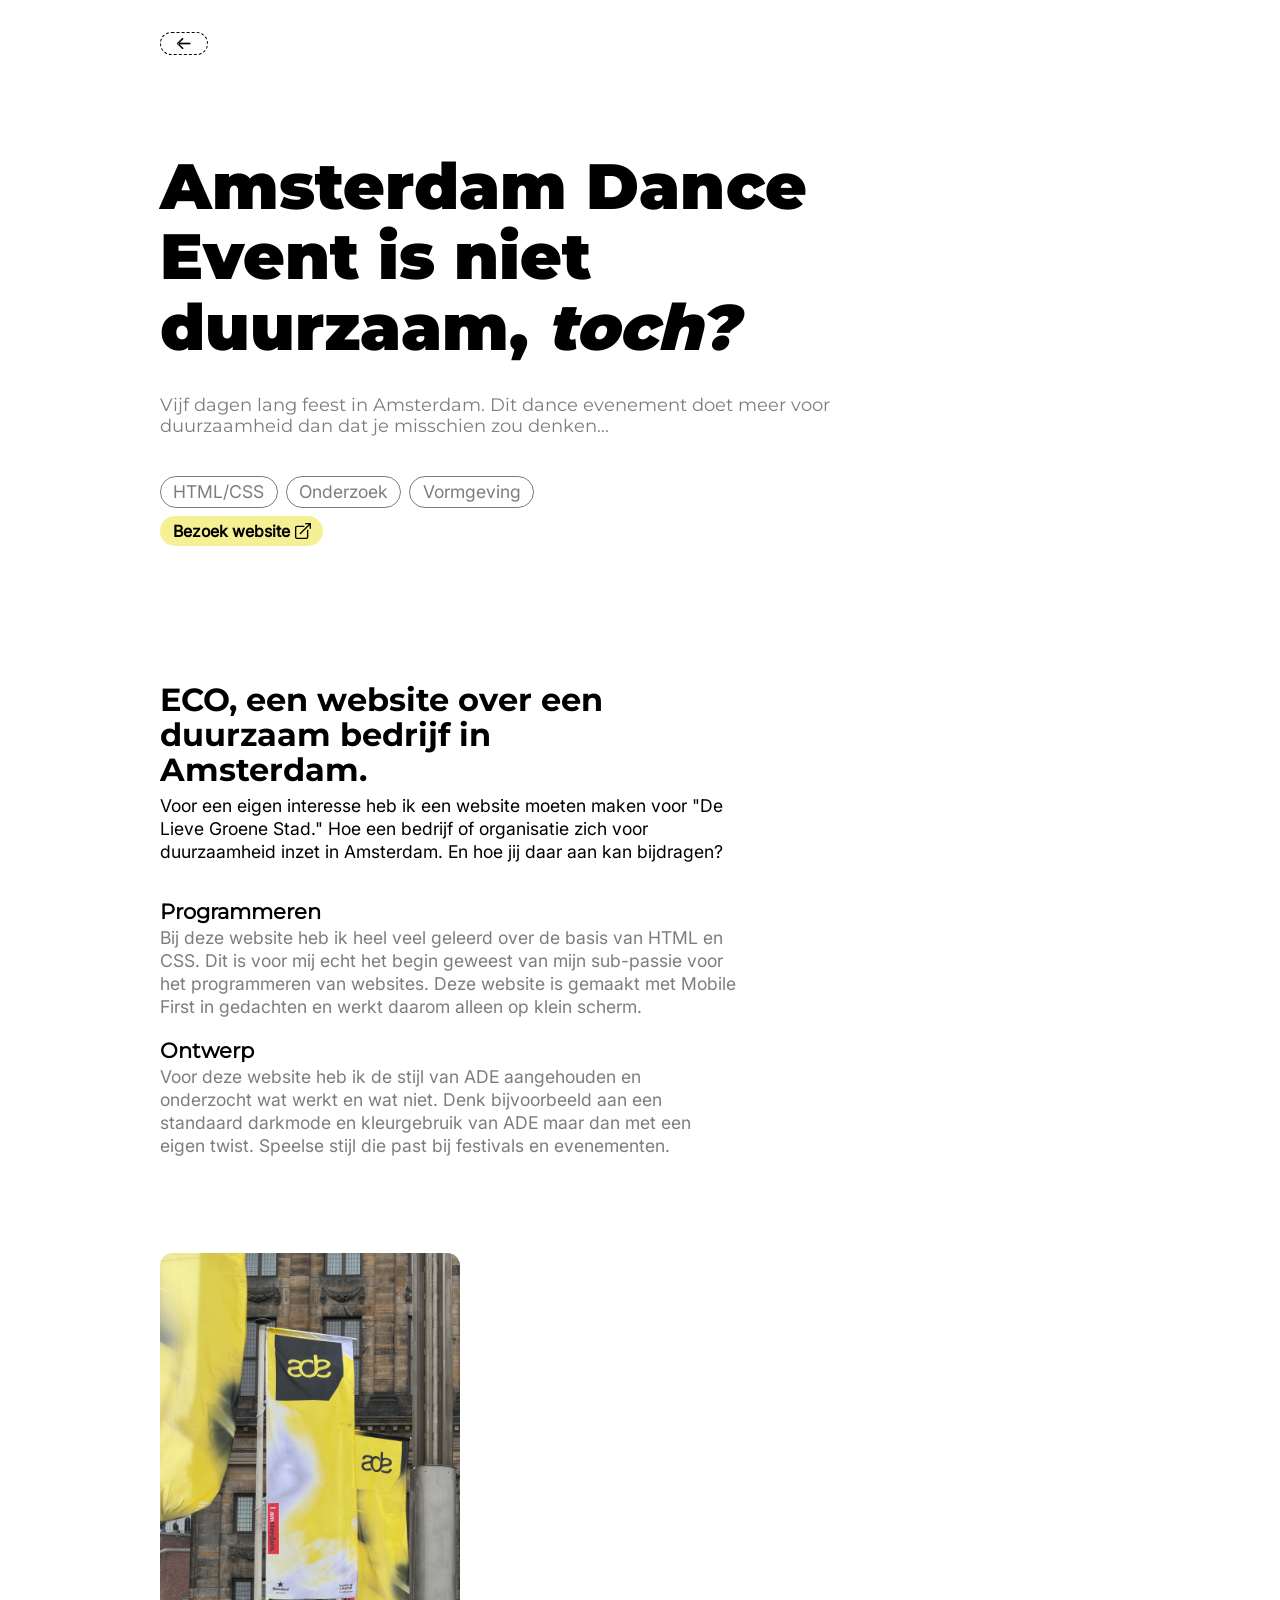
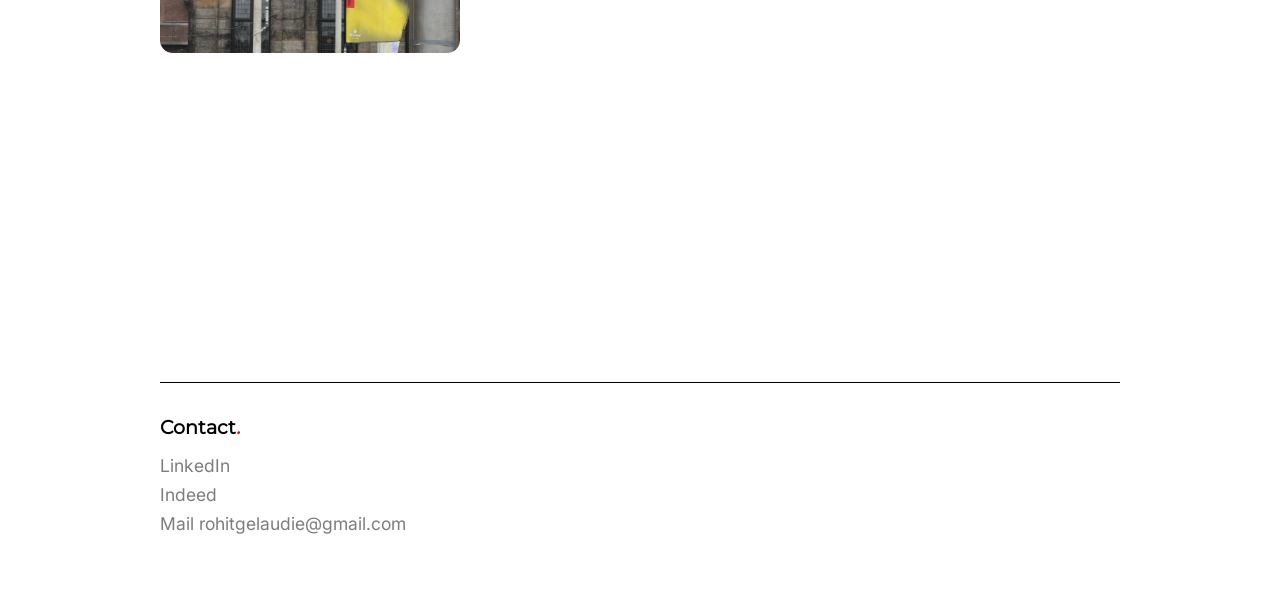
==== commit b733c26a: "Add files via upload" ====
--- a/ade.html
+++ b/ade.html
@@ -12,7 +12,7 @@
     <header>
       <section class="reveal">
         <div>
-          <a href="index.html"
+          <a href="index.html#projecten"
             ><svg
               viewBox="0 0 72 59"
               fill="currentcolor"
--- a/styles/style.css
+++ b/styles/style.css
@@ -62,7 +62,7 @@
 
 h1 {
   font-family: "monsBold";
-  font-size: 2.3em;
+  font-size: 2.4em;
   line-height: 1.1;
 
   padding-top: 1rem;
--- a/styles/detail.css
+++ b/styles/detail.css
@@ -57,7 +57,7 @@
     font-weight: 400;
     color: var(--pKleurSubtext);
     line-height: 1.2em;
-    font-size: 1.2em;
+    font-size: 1.1em;
     font-family: "monsRegular";
   }
 
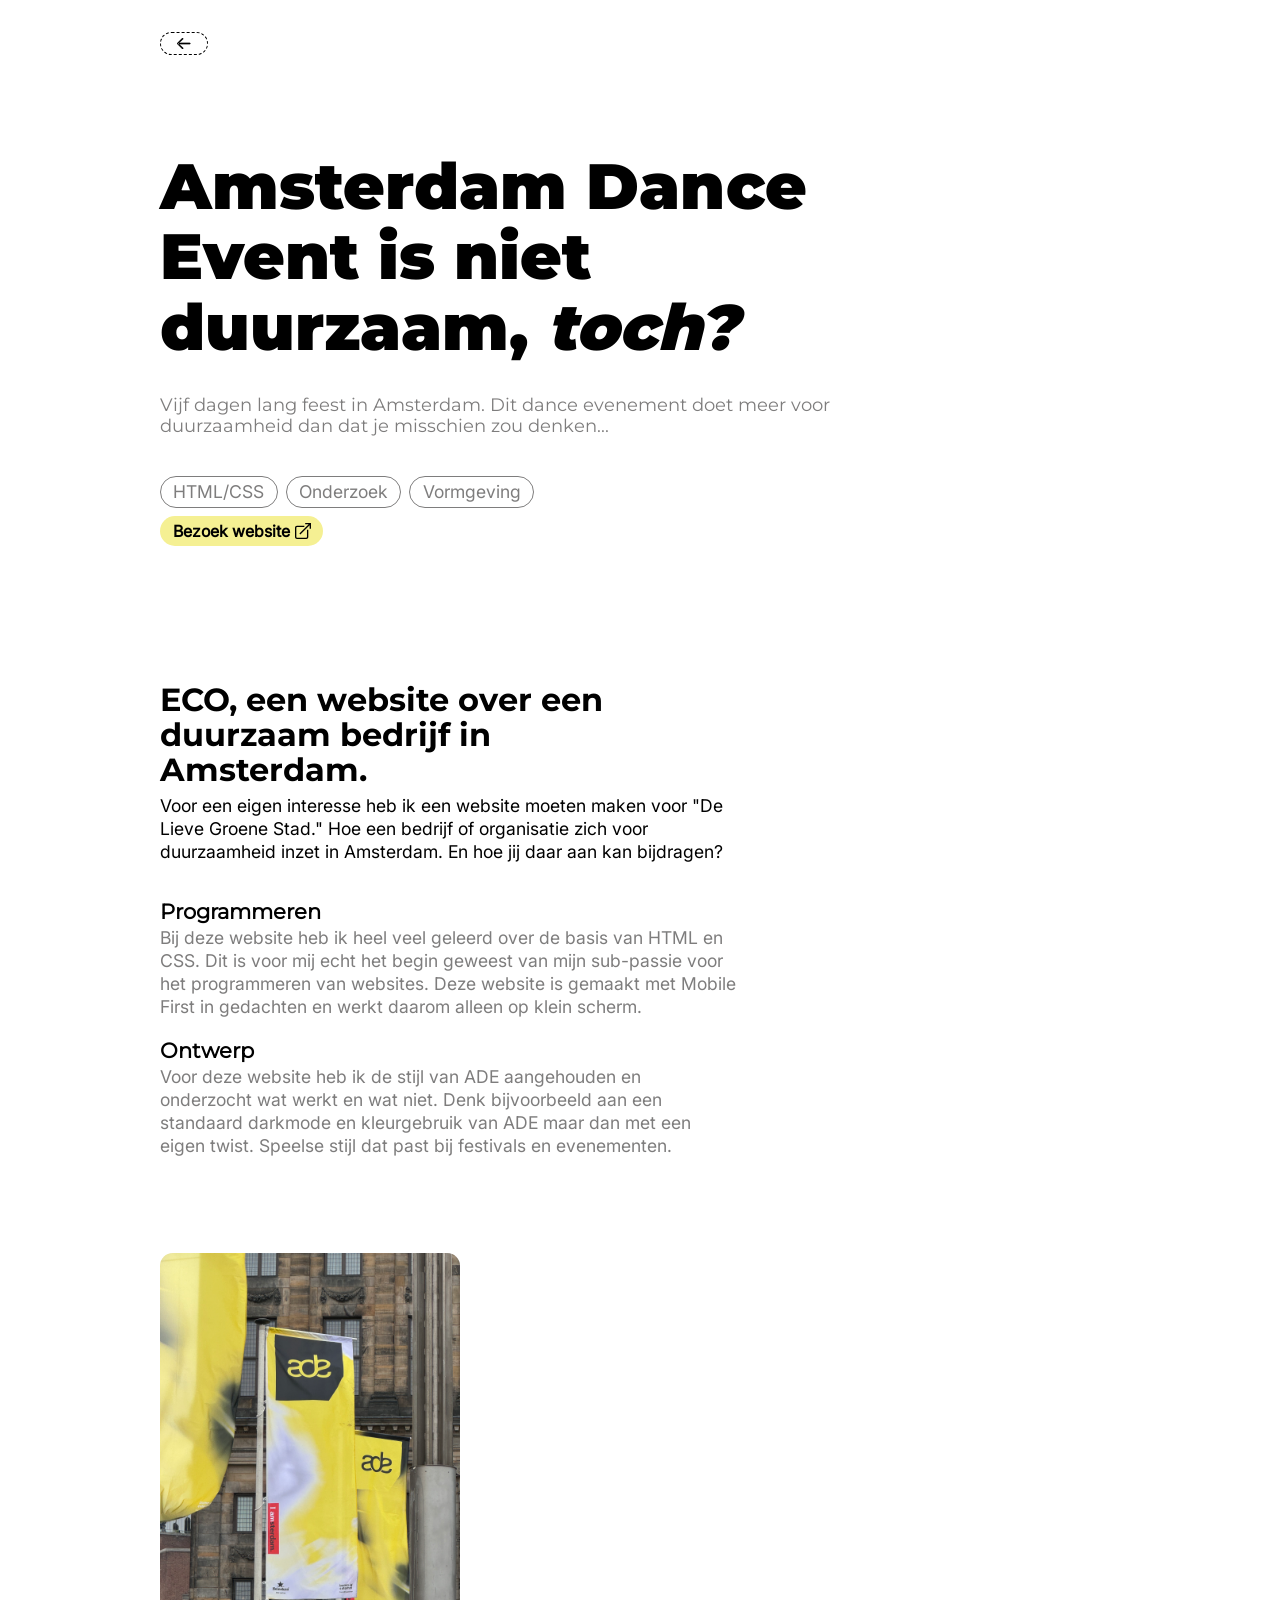
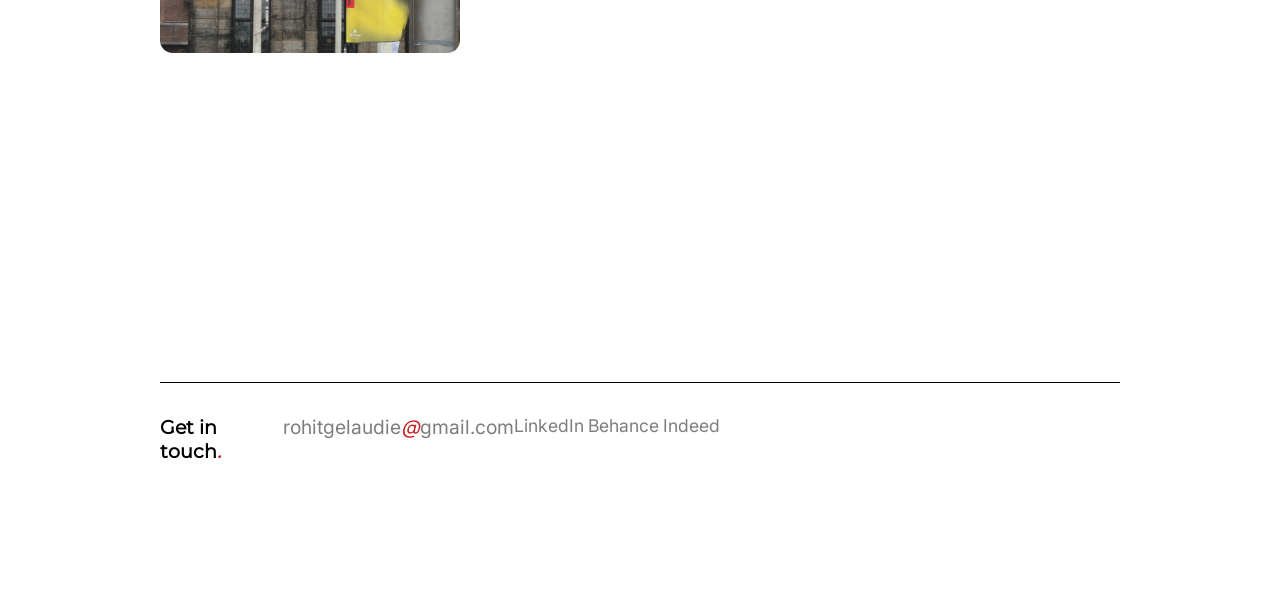
==== commit d46ae93f: "Add files via upload" ====
--- a/ade.html
+++ b/ade.html
@@ -94,7 +94,7 @@
             Voor deze website heb ik de stijl van ADE aangehouden en onderzocht
             wat werkt en wat niet. Denk bijvoorbeeld aan een standaard darkmode
             en kleurgebruik van ADE maar dan met een eigen twist. Speelse stijl
-            die past bij festivals en evenementen.
+            dat past bij festivals en evenementen.
           </p>
         </div>
 
@@ -123,12 +123,15 @@
       </article>
     </main>
     <footer>
-      <h3>Contact<span>.</span></h3>
       <ul>
+        <li><h3>Get in touch<span>.</span></h3></li>
+        <li><p><a href="mailto:rohitgelaudie@gmail.com">rohitgelaudie<span>@</span>gmail.com</a></p></li>
         <li>
-          <a href="">LinkedIn</a>
-          <a href="">Indeed</a>
-          <p>Mail rohitgelaudie@gmail.com</p>
+          <div>
+            <a href="https://www.linkedin.com/in/rohitgelaudie/">LinkedIn</a>
+            <a href="index.html">Behance</a>
+            <a href="index.html">Indeed</a>
+          </div>
         </li>
       </ul>
     </footer>
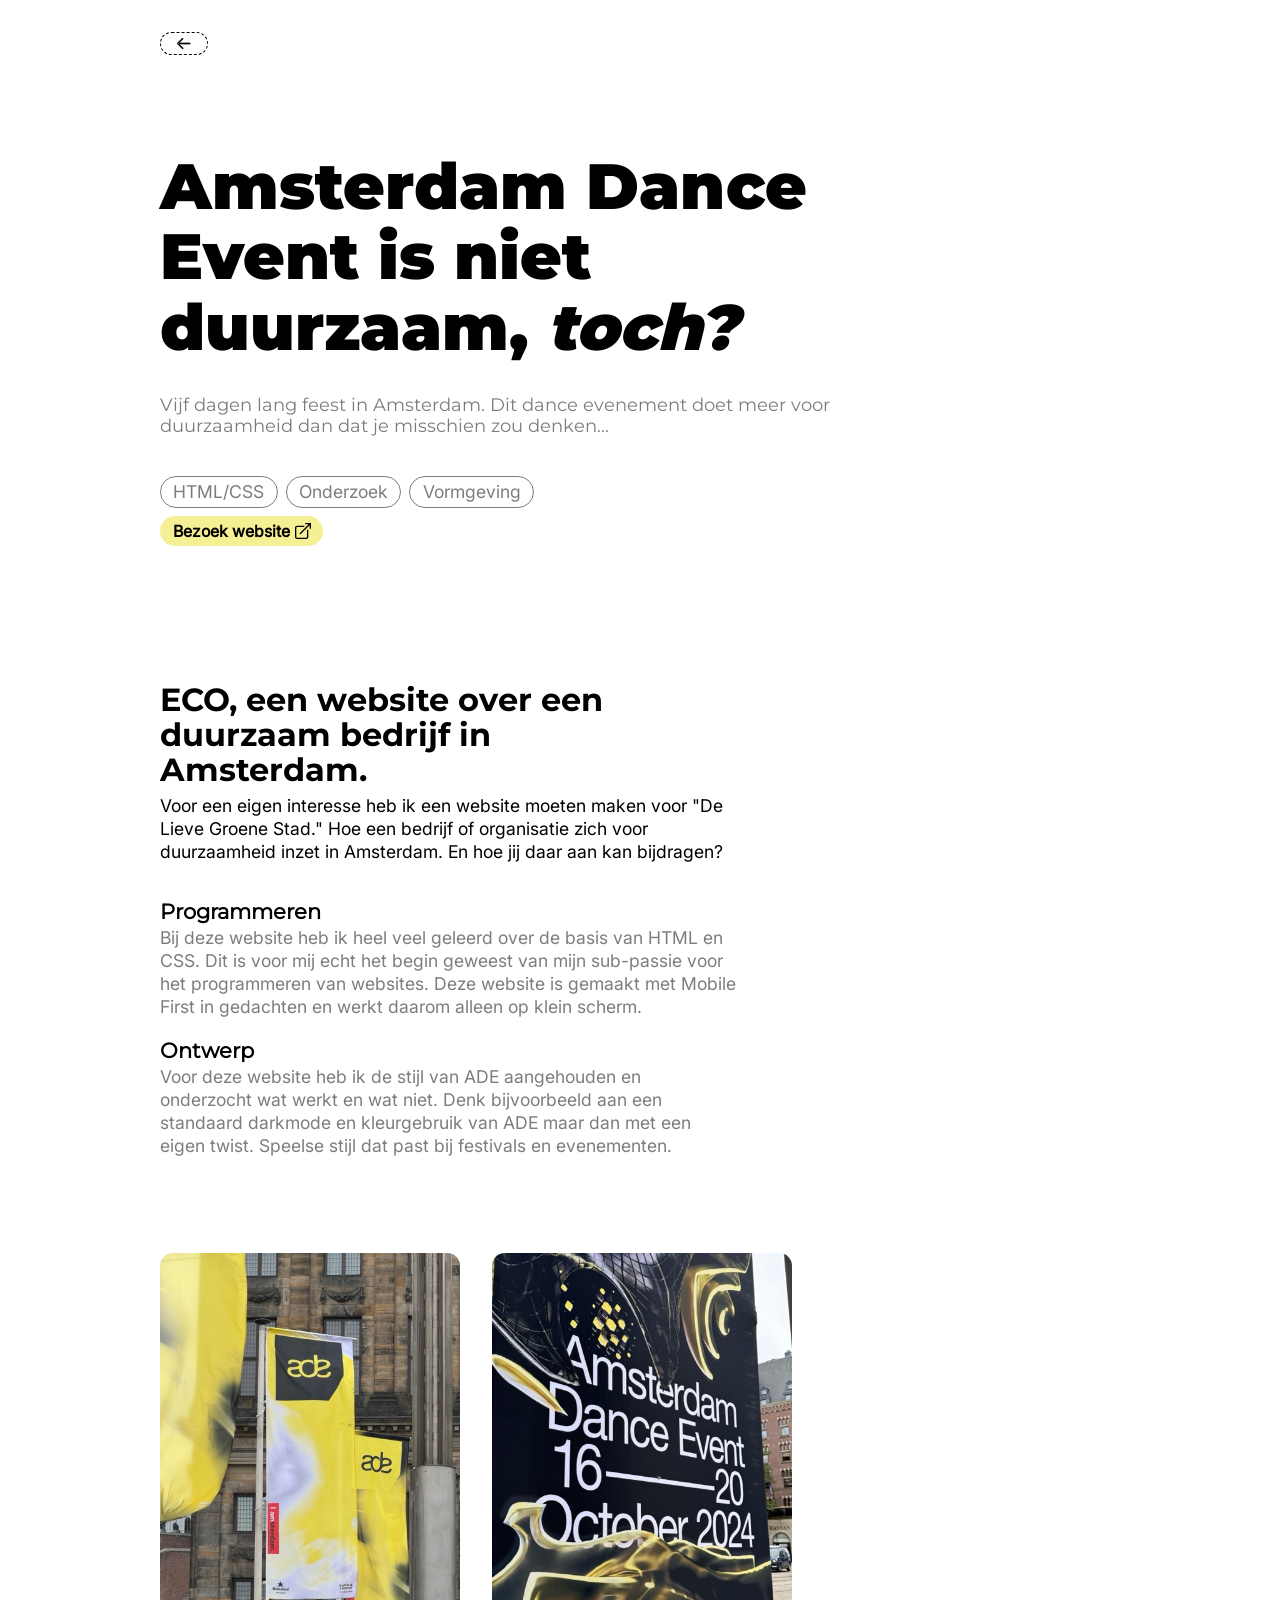
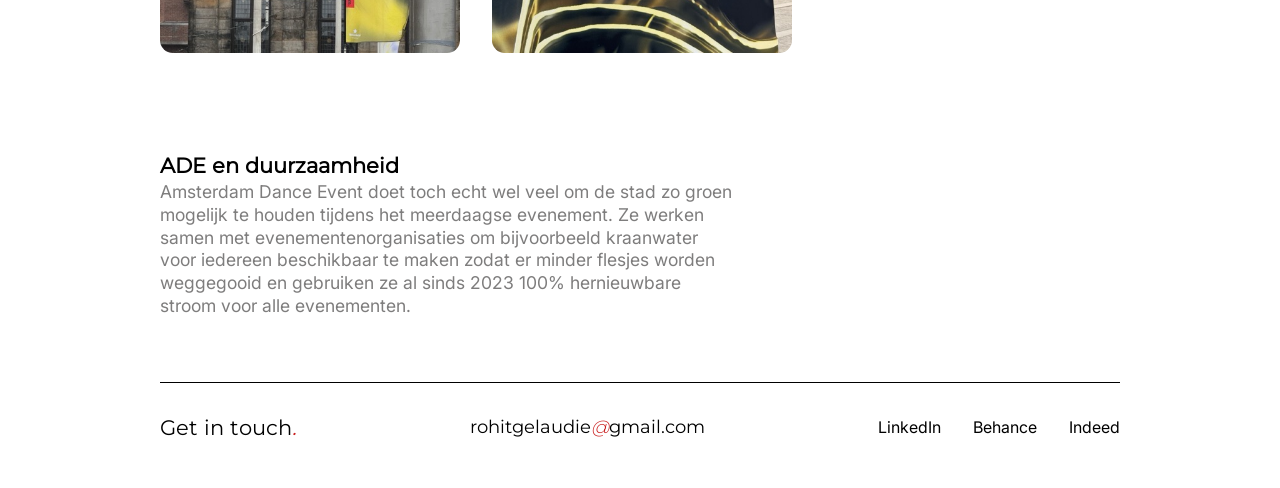
==== commit 7b0a64ca: "Add files via upload" ====
--- a/ade.html
+++ b/ade.html
@@ -99,8 +99,8 @@
         </div>
 
         <div>
-          <img class="reveal" src="images/adeFoto2.png" alt="" />
-          <img class="reveal" src="images/adeFoto.png" alt="" />
+          <img class="reveal" src="images/adeFoto2.jpeg" alt="" />
+          <img class="reveal" src="images/adeFoto.jpeg" alt="" />
         </div>
 
         <div class="reveal">
@@ -114,11 +114,7 @@
             evenementen.
           </p>
 
-          <!-- <div>
-            <img src="images/rrmdMulti1.png" alt="" />
-            <img src="images/rrmdMulti2.png" alt="" />
-            <img src="images/horloge.png" alt="" />
-          </div> -->
+          
         </div>
       </article>
     </main>
--- a/styles/style.css
+++ b/styles/style.css
@@ -16,6 +16,11 @@
 @font-face {
   font-family: "interRegular";
   src: url(../fonts/Inter_18pt-Regular.ttf);
+}
+
+@font-face {
+  font-family: "monsLight";
+  src: url(../fonts/Montserrat-Light.ttf);
 }
 
 * {
@@ -73,7 +78,7 @@
   padding: 0.5rem 0;
   font-size: 1.5em;
   font-family: "monsSBold";
-  font-weight: 900;
+  font-weight: 500;
   color: var(--pKleurZwart);
 }
 
@@ -98,6 +103,7 @@
 
 a {
   font-family: "interRegular";
+  font-size: 1em;
 }
 
 @media (width > 35em) {
@@ -188,42 +194,117 @@
 }
 
 footer {
+  display: flex;
+  flex-direction: column;
   padding: 2rem 0;
-  height: 10rem;
   border-top: 0.1rem solid;
 
-  h3 {
-    padding-bottom: 1rem;
-  }
-
-  span {
+  span{
     color: #c91e1e;
   }
 
   ul {
-    display: flex;
     padding-left: 0;
 
+    h3 {
+      font-size: 1.3em;
+      font-weight: 500;
+    }
+
+    li:nth-of-type(2) p a {
+      text-decoration: none;
+      font-family: "monsRegular";
+      font-size: 1.55rem;
+      color: var(--pKleurZwart);
+      transition: all 0.2s linear;
+
+      span{
+        font-family: "monsLight";
+        color: #c91e1e;
+      }
+
+      &:hover {
+        color: #c91e1e;
+      }
+    }
+
     li {
+      list-style-type: none;
       display: flex;
       flex-direction: column;
-      list-style-type: none;
-      gap: 0.5rem;
-
-      p {
-        color: var(--pKleurSubtext);
-      }
-
-      a {
-        color: var(--pKleurSubtext);
-        text-decoration: none;
-        transition: all 0.2s linear;
-        font-size: 1.1em;
-
-        &:hover {
-          text-decoration: underline;
+      padding-bottom: 1rem;
+      transition: all 0.2s linear;
+
+      div {
+        display: flex;
+        flex-direction: column;
+        gap: .4rem;
+
+        a {
+          text-decoration: none;
+          color: var(--pKleurZwart);
+          
+
+          &:hover {
+            text-decoration: underline;
+            text-decoration-color: #c91e1e;
+          }
         }
       }
     }
   }
 }
+
+@media (width > 52em) {
+  footer {
+    display: flex;
+    flex-direction: row;
+    align-items: center;
+    padding: 2rem 0;
+    border-top: 0.1rem solid;
+    align-items: center;
+
+    ul {
+      display: flex;
+      justify-content: space-between;
+      align-items: center;
+      width: 100%;
+
+      li:nth-of-type(2) p a {
+      text-decoration: none;
+      font-family: "monsRegular";
+      font-size: 1.1rem;
+      color: var(--pKleurZwart);
+      transition: all 0.2s linear;
+
+      span{
+        font-family: "monsLight";
+        color: #c91e1e;
+      }
+
+      &:hover {
+        color: #c91e1e;
+      }
+    }
+
+      li {
+        display: flex;
+        justify-content: space-between;
+
+        h3 {
+          width: max-content;
+          padding-bottom: 0;
+        }
+        div {
+          display: flex;
+          flex-direction: row;
+          gap: 2rem;
+
+          a:hover{
+            text-decoration-color: #c91e1e;
+          }
+        }
+      }
+    }
+  }
+}
--- a/styles/detail.css
+++ b/styles/detail.css
@@ -115,6 +115,7 @@
 
   p {
     color: var(--pKleurZwart);
+    font-size: 1.1em;
   }
 
   img {
